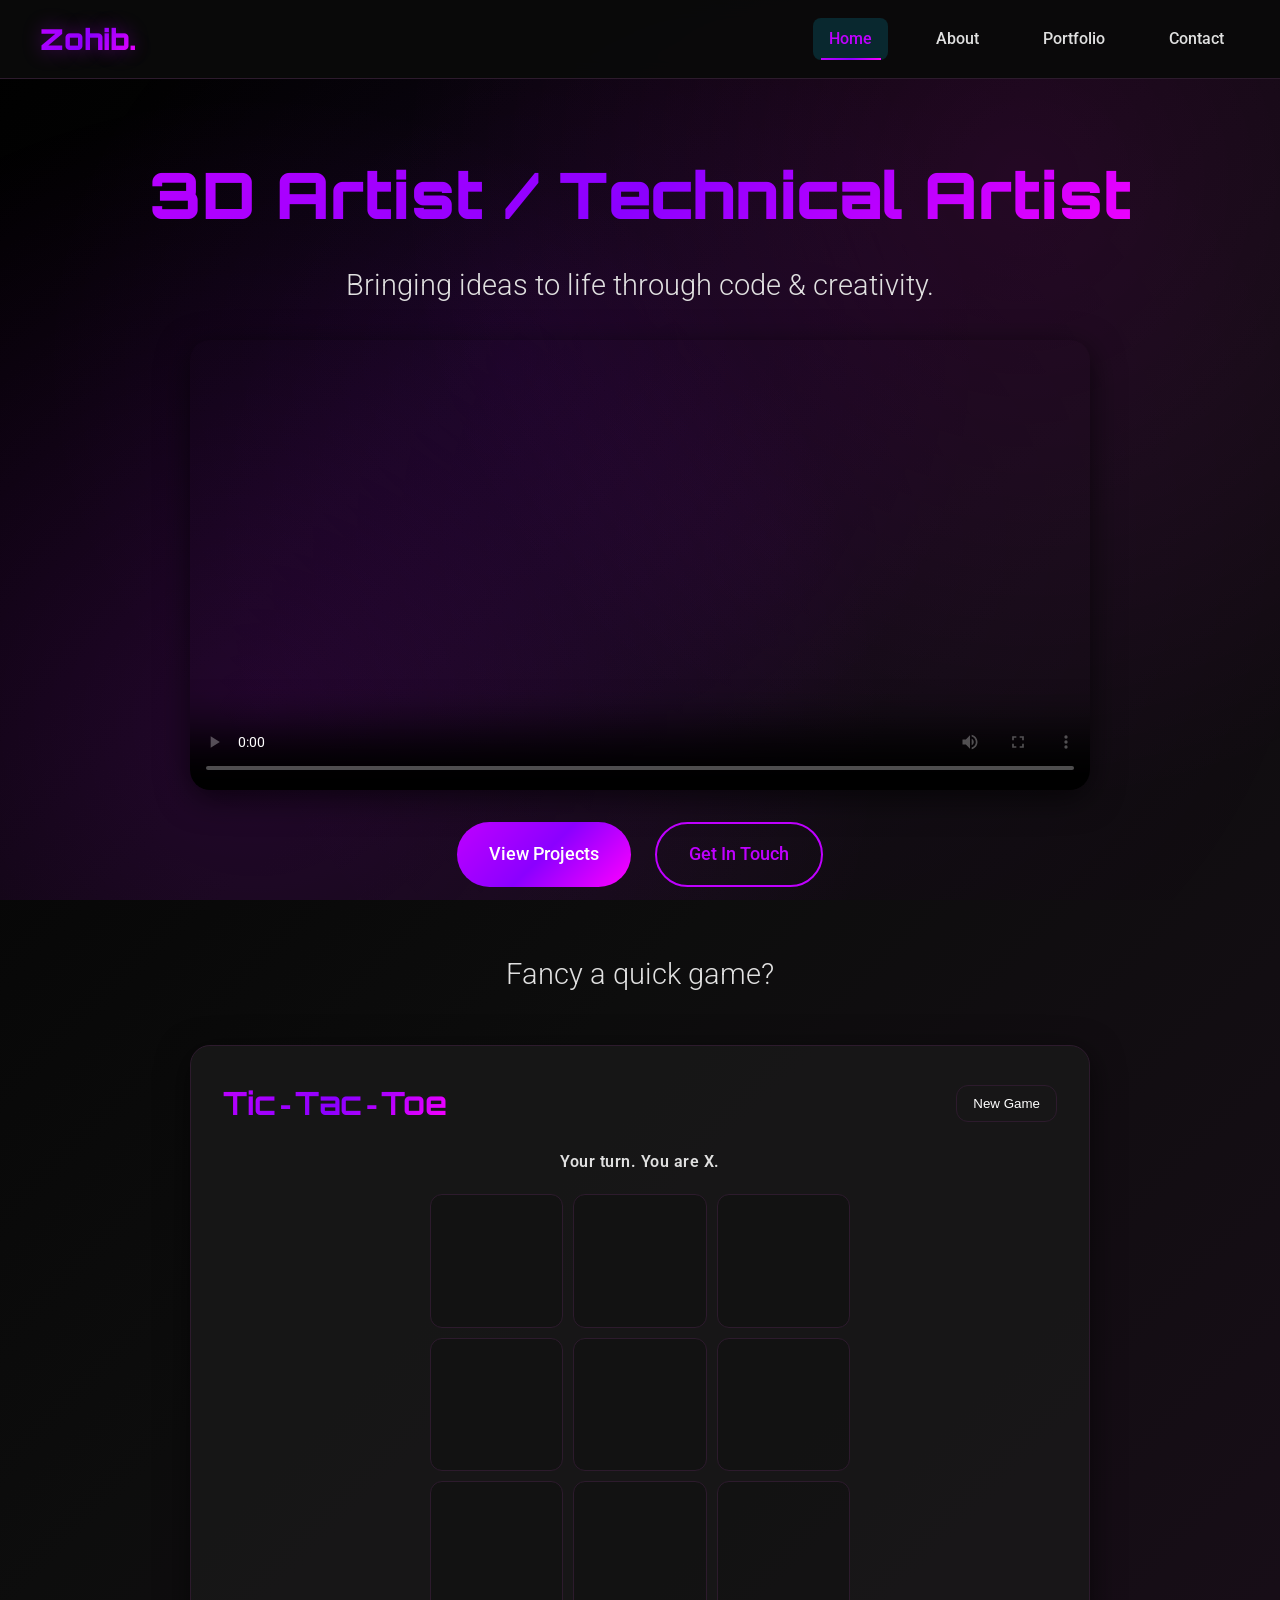
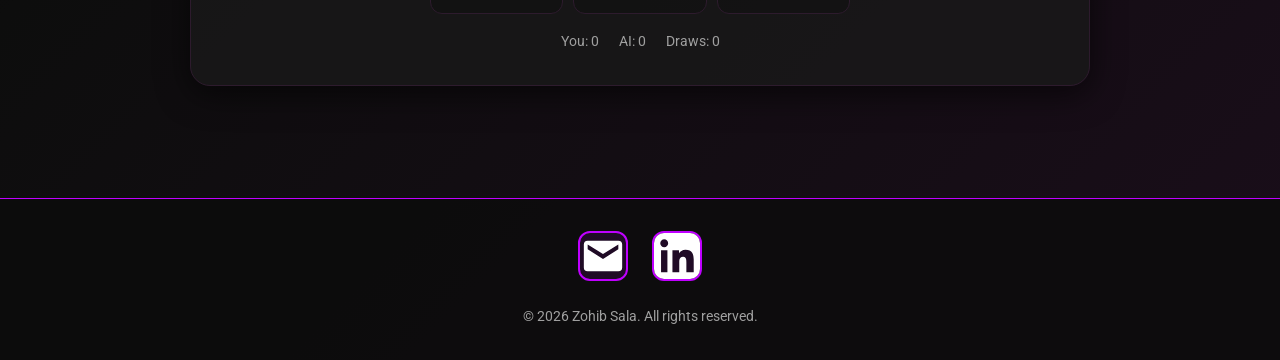
==== index.html @ 0e67d68b "Initial portfolio upload" ====
<!DOCTYPE html>
<html lang="en">
  <head>
    <meta charset="UTF-8" />
    <meta name="viewport" content="width=device-width, initial-scale=1.0" />
    <title>Home - Zohib Sala</title>
    <meta
      name="description"
      content="Portfolio of Zohib Sala"
    />
    <link rel="stylesheet" href="style.css" />
    <link rel="preconnect" href="https://fonts.googleapis.com" />
    <link rel="preconnect" href="https://fonts.gstatic.com" crossorigin />
  </head>
  <body>
    <!-- Navigation -->
    <nav id="navbar">
      <div class="nav-container">
        <div class="nav-left">
          <h1>Zohib.</h1>
        </div>
        <div class="nav-right" id="nav-menu">
          <a href="index.html" class="active">Home</a>
          <a href="about.html">About</a>
          <a href="portfolio.html">Portfolio</a>
          <a href="contact.html">Contact</a>
        </div>
        <div class="mobile-menu-toggle" id="mobile-menu-toggle">
          <span></span>
          <span></span>
          <span></span>
        </div>
      </div>
    </nav>

    <!-- Main Content -->
    <main class="home-page">
      <section class="hero-section fade-in-up">
        <h1 class="hero-title">3D Artist / Technical Artist</h1>
        <p class="hero-subtitle">
          Bringing ideas to life through code & creativity.
        </p>
        
        <div class="trailer-video" style="margin-top: 1rem;">
          <video controls poster="images/portfolio-poster.jpg">
            <source src="videos/portfolio-trailer.mp4" type="video/mp4" />
            Your browser does not support the video tag.
          </video>
        </div>

        

        <div class="hero-actions">
          <a href="portfolio.html" class="btn-primary">View Projects</a>
          <a href="contact.html" class="btn-secondary">Get In Touch</a>
        </div>
      </section>

      <!-- Tic-Tac-Toe Game -->
      <h2 class="fade-in-up hero-subtitle" style="text-align:center; margin-top: 2rem;">Fancy a quick game?</h2>
      <section id="tic-tac-toe" class="fade-in-up">
        <style>
          #tic-tac-toe { max-width: 900px; margin: 3rem auto; padding: 2rem; background: rgba(26, 26, 26, 0.8); border: 1px solid var(--border-color); border-radius: 20px; box-shadow: var(--shadow-card); }
          #tic-tac-toe .game-header { display: flex; align-items: center; justify-content: space-between; gap: 16px; margin-bottom: 20px; }
          #tic-tac-toe .title { font-family: "Orbitron", monospace; font-size: clamp(1.6rem, 3vw, 2rem); background: var(--gradient-primary); -webkit-background-clip: text; -webkit-text-fill-color: transparent; background-clip: text; }
          #tic-tac-toe .controls { display: flex; align-items: center; gap: 12px; }
          #tic-tac-toe .btn { padding: 10px 16px; border: 1px solid var(--border-color); background: transparent; color: var(--text-primary); cursor: pointer; border-radius: 12px; transition: all .2s ease; }
          #tic-tac-toe .btn:hover { border-color: var(--primary-accent); transform: translateY(-1px); box-shadow: 0 5px 15px rgba(0,212,255,.2); }
          #tic-tac-toe .status { margin: 12px 0 20px; min-height: 24px; font-weight: 600; letter-spacing: .5px; color: var(--text-secondary); }
          #tic-tac-toe .board { display: grid; grid-template-columns: repeat(3, 1fr); gap: 10px; width: 100%; max-width: 420px; margin: 0 auto; }
          #tic-tac-toe .cell { aspect-ratio: 1/1; display: flex; align-items: center; justify-content: center; font-size: clamp(32px, 6vw, 48px); font-weight: 900; border: 1px solid var(--border-color); border-radius: 12px; cursor: pointer; user-select: none; transition: background .15s ease, transform .1s ease, border-color .2s ease; background: rgba(0,0,0,0.2); }
          #tic-tac-toe .cell .mark { font-family: "Orbitron", monospace; background: var(--gradient-primary); -webkit-background-clip: text; background-clip: text; -webkit-text-fill-color: transparent; color: transparent; display: inline-block; }
          #tic-tac-toe .cell:hover { background: rgba(0, 212, 255, 0.08); border-color: var(--primary-accent); }
          #tic-tac-toe .cell.disabled { cursor: not-allowed; opacity: .7; }
          #tic-tac-toe .score { display: flex; justify-content: center; gap: 20px; margin-top: 16px; font-size: 14px; color: var(--text-muted); }
        </style>
        <div class="game-header">
          <h2 class="title">Tic‑Tac‑Toe</h2>
          <div class="controls">
            <button id="new-game" class="btn" type="button">New Game</button>
          </div>
        </div>
        <div id="status" class="status">Your turn. You are X.</div>
        <div id="board" class="board" aria-label="Tic Tac Toe Board"></div>
        <div class="score">
          <span id="score-player">You: 0</span>
          <span id="score-ai">AI: 0</span>
          <span id="score-draws">Draws: 0</span>
        </div>
      </section>

      

      
    </main>

<!-- Footer -->
<footer>
  <div class="footer-content">
    <div class="social-media">
      <a href="mailto:zohibsala@gmail.com" class="social-link" aria-label="Email Contact">
        <svg class="social-icon gmail-icon" viewBox="0 0 24 24" fill="currentColor" aria-hidden="true">
          <path d="M20 4H4a2 2 0 0 0-2 2v12a2 2 0 0 0 2 2h16a2 2 0 0 0 2-2V6a2 2 0 0 0-2-2Zm0 4.5-8 5-8-5V6l8 5 8-5v2.5Z"/>
        </svg>
      </a>
      <a href="https://linkedin.com/in/zohib-sala" class="social-link" target="_blank" rel="noopener noreferrer" aria-label="LinkedIn Profile">
        <svg class="social-icon linkedin-icon" viewBox="0 0 24 24" fill="currentColor" aria-hidden="true">
          <path d="M20.447 20.452H16.89v-5.18c0-1.237-.026-2.83-1.724-2.83-1.725 0-1.988 1.347-1.988 2.739v5.271H9.62V9h3.41v1.561h.049c.476-.9 1.64-1.85 3.372-1.85 3.604 0 4.273 2.371 4.273 5.457v6.284zM5.337 7.433C4.19 7.433 3.27 6.507 3.27 5.368c0-1.139.92-2.063 2.067-2.063 1.14 0 2.06.925 2.06 2.063 0 1.139-.92 2.065-2.06 2.065zM6.999 20.452H3.675V9H7v11.452zM22.225 0H1.771C.792 0 0 .774 0 1.729v20.542C0 23.227.792 24 1.771 24h20.454C23.2 24 24 23.227 24 22.271V1.729C24 .774 23.2 0 22.225 0z"/>
        </svg>
      </a>
    </div>
    <p class="footer-text">
      &copy; 2026 Zohib Sala. All rights reserved.
    </p>
  </div>
</footer>

    <script>
      // Mobile menu toggle
      const mobileMenuToggle = document.getElementById("mobile-menu-toggle");
      const navMenu = document.getElementById("nav-menu");

      mobileMenuToggle.addEventListener("click", () => {
        navMenu.classList.toggle("active");
        mobileMenuToggle.classList.toggle("active");
      });

      // Navbar scroll effect
      const navbar = document.getElementById("navbar");
      window.addEventListener("scroll", () => {
        if (window.scrollY > 50) {
          navbar.classList.add("scrolled");
        } else {
          navbar.classList.remove("scrolled");
        }
      });

      // Smooth scrolling for anchor links
      document.querySelectorAll('a[href^="#"]').forEach((anchor) => {
        anchor.addEventListener("click", function (e) {
          e.preventDefault();
          const target = document.querySelector(this.getAttribute("href"));
          if (target) {
            target.scrollIntoView({
              behavior: "smooth",
              block: "start",
            });
          }
        });
      });

      // Fade in animation on scroll
      const observerOptions = {
        threshold: 0.1,
        rootMargin: "0px 0px -50px 0px",
      };

      const observer = new IntersectionObserver((entries) => {
        entries.forEach((entry) => {
          if (entry.isIntersecting) {
            entry.target.classList.add("fade-in-up");
          }
        });
      }, observerOptions);

      document.querySelectorAll("section").forEach((section) => {
        observer.observe(section);
      });

      // Tic-Tac-Toe Game Logic (Single Player, Medium Difficulty)
      (function initTicTacToe() {
        const boardElement = document.getElementById("board");
        if (!boardElement) return; // Guard if section is missing

        const statusElement = document.getElementById("status");
        const newGameButton = document.getElementById("new-game");
        const scorePlayer = document.getElementById("score-player");
        const scoreAi = document.getElementById("score-ai");
        const scoreDraws = document.getElementById("score-draws");

        const PLAYER = "X";
        const AI = "O";
        const WIN_LINES = [
          [0, 1, 2],
          [3, 4, 5],
          [6, 7, 8],
          [0, 3, 6],
          [1, 4, 7],
          [2, 5, 8],
          [0, 4, 8],
          [2, 4, 6],
        ];

        let board = Array(9).fill(null);
        let gameActive = true;
        let scores = { player: 0, ai: 0, draws: 0 };

        function updateScores() {
          scorePlayer.textContent = `You: ${scores.player}`;
          scoreAi.textContent = `AI: ${scores.ai}`;
          scoreDraws.textContent = `Draws: ${scores.draws}`;
        }

        function renderBoard() {
          boardElement.innerHTML = "";
          board.forEach((mark, index) => {
            const cell = document.createElement("button");
            cell.type = "button";
            cell.className = "cell" + (gameActive ? "" : " disabled");
            cell.setAttribute("aria-label", `Cell ${index + 1}`);
            cell.dataset.index = String(index);
            cell.innerHTML = mark ? `<span class="mark">${mark}</span>` : "";
            cell.addEventListener("click", onCellClick);
            boardElement.appendChild(cell);
          });
        }

        function onCellClick(e) {
          if (!gameActive) return;
          const idx = Number(e.currentTarget.dataset.index);
          if (board[idx]) return;
          makeMove(idx, PLAYER);
          const resultAfterPlayer = evaluateGameState();
          if (resultAfterPlayer.finished) return finalize(resultAfterPlayer);
          statusElement.textContent = "AI is thinking...";
          disableBoard();
          setTimeout(() => {
            const aiIndex = chooseMediumAIMove();
            makeMove(aiIndex, AI);
            const resultAfterAI = evaluateGameState();
            if (resultAfterAI.finished) return finalize(resultAfterAI);
            statusElement.textContent = "Your turn. You are X.";
            enableBoard();
          }, 300);
        }

        function makeMove(index, mark) {
          board[index] = mark;
          renderBoard();
        }

        function disableBoard() {
          boardElement.querySelectorAll('.cell').forEach((c) => c.classList.add('disabled'));
        }

        function enableBoard() {
          boardElement.querySelectorAll('.cell').forEach((c) => c.classList.remove('disabled'));
        }

        function evaluateGameState() {
          for (const [a, b, c] of WIN_LINES) {
            if (board[a] && board[a] === board[b] && board[a] === board[c]) {
              return { finished: true, winner: board[a] };
            }
          }
          if (board.every((m) => m)) return { finished: true, winner: null };
          return { finished: false };
        }

        // Medium AI: win > block > center > corners > sides
        function chooseMediumAIMove() {
          // Try to win
          let move = findWinningMove(AI);
          if (move !== null) return move;
          // Try to block player's win
          move = findWinningMove(PLAYER);
          if (move !== null) return move;
          // Take center if free
          if (!board[4]) return 4;
          // Take a corner
          const corners = [0, 2, 6, 8].filter((i) => !board[i]);
          if (corners.length) return randomChoice(corners);
          // Take a side
          const sides = [1, 3, 5, 7].filter((i) => !board[i]);
          return randomChoice(sides);
        }

        function findWinningMove(mark) {
          for (const [a, b, c] of WIN_LINES) {
            const line = [board[a], board[b], board[c]];
            const countMark = line.filter((m) => m === mark).length;
            const countEmpty = line.filter((m) => !m).length;
            if (countMark === 2 && countEmpty === 1) {
              if (!board[a]) return a;
              if (!board[b]) return b;
              if (!board[c]) return c;
            }
          }
          return null;
        }

        function randomChoice(arr) {
          return arr[Math.floor(Math.random() * arr.length)];
        }

        function highlightWin(winner) {
          for (const [a, b, c] of WIN_LINES) {
            if (board[a] && board[a] === board[b] && board[a] === board[c]) {
              const cells = boardElement.querySelectorAll('.cell');
              [a, b, c].forEach((i) => cells[i].style.background = 'rgba(0,255,170,0.15)');
              break;
            }
          }
        }

        function finalize(result) {
          gameActive = false;
          if (result.winner === PLAYER) {
            statusElement.textContent = "You win!";
            scores.player += 1;
            highlightWin(PLAYER);
          } else if (result.winner === AI) {
            statusElement.textContent = "AI wins.";
            scores.ai += 1;
            highlightWin(AI);
          } else {
            statusElement.textContent = "It's a draw.";
            scores.draws += 1;
          }
          updateScores();
          disableBoard();
        }

        function resetGame() {
          board = Array(9).fill(null);
          gameActive = true;
          statusElement.textContent = "Your turn. You are X.";
          renderBoard();
          enableBoard();
        }

        newGameButton.addEventListener("click", resetGame);

        // Initial render
        updateScores();
        renderBoard();
      })();
    </script>
  </body>
</html>
---- style.css ----
/* Modern Gaming Portfolio Styles */
@import url("https://fonts.googleapis.com/css2?family=Orbitron:wght@400;700;900&family=Roboto:wght@300;400;500;700&display=swap");

/* CSS Variables for consistent theming - Cyberpunk Purple */
:root {
  --primary-bg: #000000;
  --secondary-bg: #0d0d0d;
  --accent-bg: #1a0d1a;
  --primary-accent: #bf00ff;
  --secondary-accent: #8b00ff;
  --tertiary-accent: #ff00ff;
  --text-primary: #ffffff;
  --text-secondary: #e0e0e0;
  --text-muted: #a0a0a0;
  --border-color: #2d1b2d;
  --shadow-glow: 0 0 20px rgba(191, 0, 255, 0.4);
  --shadow-card: 0 8px 32px rgba(0, 0, 0, 0.6);
  --gradient-primary: linear-gradient(
    135deg,
    #bf00ff 0%,
    #8b00ff 50%,
    #ff00ff 100%
  );
  --gradient-secondary: linear-gradient(135deg, #8b00ff 0%, #bf00ff 100%);
  --gradient-bg: linear-gradient(135deg, #000000 0%, #0d0d0d 50%, #1a0d1a 100%);
  --neon-purple: #bf00ff;
  --neon-pink: #ff00ff;
  --dark-purple: #2d1b2d;
}

/* Reset and Base Styles */
* {
  margin: 0;
  padding: 0;
  box-sizing: border-box;
}

body {
  font-family: "Roboto", sans-serif;
  background: var(--gradient-bg);
  color: var(--text-primary);
  line-height: 1.6;
  overflow-x: hidden;
}

/* Animated Background - Cyberpunk Purple */
body::before {
  content: "";
  position: fixed;
  top: 0;
  left: 0;
  width: 100%;
  height: 100%;
  background: radial-gradient(
      circle at 20% 80%,
      rgba(191, 0, 255, 0.15) 0%,
      transparent 50%
    ),
    radial-gradient(
      circle at 80% 20%,
      rgba(255, 0, 255, 0.1) 0%,
      transparent 50%
    ),
    radial-gradient(
      circle at 40% 40%,
      rgba(139, 0, 255, 0.08) 0%,
      transparent 50%
    ),
    radial-gradient(
      circle at 60% 60%,
      rgba(191, 0, 255, 0.05) 0%,
      transparent 60%
    );
  z-index: -1;
  animation: backgroundShift 20s ease-in-out infinite;
}

@keyframes backgroundShift {
  0%,
  100% {
    opacity: 1;
  }
  50% {
    opacity: 0.8;
  }
}

/* Navigation */
nav {
  position: fixed;
  top: 0;
  left: 0;
  right: 0;
  background: rgba(10, 10, 10, 0.95);
  backdrop-filter: blur(10px);
  border-bottom: 1px solid var(--border-color);
  padding: 1rem 2rem;
  z-index: 1000;
  transition: all 0.3s ease;
}

nav.scrolled {
  background: rgba(10, 10, 10, 0.98);
  box-shadow: var(--shadow-card);
}

.nav-container {
  display: flex;
  justify-content: space-between;
  align-items: center;
  max-width: 1200px;
  margin: 0 auto;
}

.nav-left h1 {
  font-family: "Orbitron", monospace;
  font-size: 1.8rem;
  font-weight: 900;
  background: var(--gradient-primary);
  -webkit-background-clip: text;
  -webkit-text-fill-color: transparent;
  background-clip: text;
  text-shadow: var(--shadow-glow);
  transition: all 0.3s ease;
}

.nav-left h1:hover {
  transform: scale(1.05);
}

.nav-right {
  display: flex;
  gap: 2rem;
  align-items: center;
}

.nav-right a {
  color: var(--text-secondary);
  text-decoration: none;
  font-weight: 500;
  font-size: 1rem;
  position: relative;
  transition: all 0.3s ease;
  padding: 0.5rem 1rem;
  border-radius: 8px;
}

.nav-right a::before {
  content: "";
  position: absolute;
  bottom: 0;
  left: 50%;
  width: 0;
  height: 2px;
  background: var(--gradient-primary);
  transition: all 0.3s ease;
  transform: translateX(-50%);
}

.nav-right a:hover {
  color: var(--text-primary);
  background: rgba(0, 212, 255, 0.1);
}

.nav-right a:hover::before {
  width: 80%;
}

.nav-right a.active {
  color: var(--primary-accent);
  background: rgba(0, 212, 255, 0.15);
}

.nav-right a.active::before {
  width: 80%;
}

/* Mobile Menu Toggle */
.mobile-menu-toggle {
  display: none;
  flex-direction: column;
  cursor: pointer;
  padding: 0.5rem;
}

.mobile-menu-toggle span {
  width: 25px;
  height: 3px;
  background: var(--primary-accent);
  margin: 3px 0;
  transition: 0.3s;
  border-radius: 2px;
}

/* Main Content */
main {
  margin-top: 80px;
  min-height: calc(100vh - 160px);
  padding: 2rem;
  max-width: 1200px;
  margin-left: auto;
  margin-right: auto;
}

/* Home Page */
.home-page {
  text-align: center;
  padding: 4rem 2rem;
}

/* Hero Stats */
.hero-stats {
  display: flex;
  justify-content: center;
  gap: 3rem;
  margin: 3rem 0;
  flex-wrap: wrap;
}

.stat-item {
  text-align: center;
  padding: 1rem;
  background: rgba(26, 26, 26, 0.8);
  border: 1px solid var(--border-color);
  border-radius: 15px;
  min-width: 120px;
  transition: all 0.3s ease;
}

.stat-item:hover {
  transform: translateY(-5px);
  border-color: var(--primary-accent);
  box-shadow: var(--shadow-card);
}

.stat-number {
  display: block;
  font-family: "Orbitron", monospace;
  font-size: 2rem;
  font-weight: 900;
  color: var(--primary-accent);
  margin-bottom: 0.5rem;
}

.stat-label {
  font-size: 0.9rem;
  color: var(--text-secondary);
  text-transform: uppercase;
  letter-spacing: 1px;
}

/* Hero Actions */
.hero-actions {
  display: flex;
  justify-content: center;
  gap: 1.5rem;
  margin-top: 2rem;
  flex-wrap: wrap;
}

.btn-primary,
.btn-secondary {
  display: inline-flex;
  align-items: center;
  gap: 0.5rem;
  padding: 1rem 2rem;
  border-radius: 50px;
  text-decoration: none;
  font-weight: 500;
  font-size: 1.1rem;
  transition: all 0.3s ease;
  position: relative;
  overflow: hidden;
}

.btn-primary {
  background: var(--gradient-primary);
  color: var(--text-primary);
}

.btn-secondary {
  background: transparent;
  color: var(--primary-accent);
  border: 2px solid var(--primary-accent);
}

.btn-primary::before,
.btn-secondary::before {
  content: "";
  position: absolute;
  top: 0;
  left: -100%;
  width: 100%;
  height: 100%;
  background: linear-gradient(
    90deg,
    transparent,
    rgba(255, 255, 255, 0.2),
    transparent
  );
  transition: left 0.5s ease;
}

.btn-primary:hover::before,
.btn-secondary:hover::before {
  left: 100%;
}

.btn-primary:hover {
  transform: translateY(-2px);
  box-shadow: 0 5px 15px rgba(0, 212, 255, 0.4);
}

.btn-secondary:hover {
  background: var(--primary-accent);
  color: var(--text-primary);
  transform: translateY(-2px);
  box-shadow: 0 5px 15px rgba(0, 212, 255, 0.4);
}

/* Cyberpunk Banner */
.cyberpunk-banner {
  margin: 4rem 0;
  padding: 3rem 2rem;
  background: linear-gradient(
    135deg,
    rgba(13, 13, 13, 0.9) 0%,
    rgba(26, 13, 26, 0.8) 50%,
    rgba(45, 27, 45, 0.9) 100%
  );
  border: 1px solid var(--neon-purple);
  border-radius: 20px;
  position: relative;
  overflow: hidden;
  box-shadow: 0 0 30px rgba(191, 0, 255, 0.3),
    inset 0 0 30px rgba(191, 0, 255, 0.1);
}

.cyberpunk-banner::before {
  content: "";
  position: absolute;
  top: -2px;
  left: -2px;
  right: -2px;
  bottom: -2px;
  background: var(--gradient-primary);
  border-radius: 22px;
  z-index: -1;
  opacity: 0.3;
  animation: borderGlow 3s ease-in-out infinite alternate;
}

@keyframes borderGlow {
  0% {
    opacity: 0.2;
  }
  100% {
    opacity: 0.4;
  }
}

.banner-content {
  display: grid;
  grid-template-columns: 1fr 1fr;
  gap: 3rem;
  align-items: center;
  margin-bottom: 2rem;
}

.banner-text {
  z-index: 2;
}

.banner-title {
  font-family: "Orbitron", monospace;
  font-size: clamp(1.8rem, 3vw, 2.5rem);
  font-weight: 900;
  margin-bottom: 1rem;
  line-height: 1.2;
}

.neon-text {
  background: var(--gradient-primary);
  -webkit-background-clip: text;
  -webkit-text-fill-color: transparent;
  background-clip: text;
  text-shadow: 0 0 20px rgba(191, 0, 255, 0.5);
  animation: neonFlicker 2s ease-in-out infinite alternate;
}

.banner-subtitle {
  color: var(--neon-pink);
  font-size: 0.8em;
  font-weight: 400;
  letter-spacing: 2px;
  display: block;
  margin-top: 0.5rem;
}

@keyframes neonFlicker {
  0%,
  100% {
    filter: brightness(1) drop-shadow(0 0 5px rgba(191, 0, 255, 0.8));
  }
  50% {
    filter: brightness(1.2) drop-shadow(0 0 10px rgba(191, 0, 255, 1));
  }
}

.banner-description {
  font-size: 1.1rem;
  color: var(--text-secondary);
  line-height: 1.6;
  margin-top: 1rem;
}

.banner-visual {
  position: relative;
  height: 200px;
  display: flex;
  align-items: center;
  justify-content: center;
}

.cyber-grid {
  position: absolute;
  width: 100%;
  height: 100%;
  opacity: 0.3;
}

.grid-line {
  position: absolute;
  background: var(--neon-purple);
  box-shadow: 0 0 10px var(--neon-purple);
}

.grid-line:nth-child(1) {
  top: 0;
  left: 25%;
  width: 1px;
  height: 100%;
  animation: gridPulse 4s ease-in-out infinite;
}

.grid-line:nth-child(2) {
  top: 0;
  right: 25%;
  width: 1px;
  height: 100%;
  animation: gridPulse 4s ease-in-out infinite 1s;
}

.grid-line:nth-child(3) {
  top: 25%;
  left: 0;
  width: 100%;
  height: 1px;
  animation: gridPulse 4s ease-in-out infinite 2s;
}

.grid-line:nth-child(4) {
  bottom: 25%;
  left: 0;
  width: 100%;
  height: 1px;
  animation: gridPulse 4s ease-in-out infinite 3s;
}

@keyframes gridPulse {
  0%,
  100% {
    opacity: 0.2;
  }
  50% {
    opacity: 0.6;
  }
}

.neon-orbs {
  position: relative;
  width: 120px;
  height: 120px;
}

.orb {
  position: absolute;
  border-radius: 50%;
  filter: blur(1px);
}

.orb-1 {
  width: 20px;
  height: 20px;
  background: var(--neon-purple);
  top: 20%;
  left: 30%;
  animation: orbFloat 3s ease-in-out infinite;
  box-shadow: 0 0 20px var(--neon-purple);
}

.orb-2 {
  width: 15px;
  height: 15px;
  background: var(--neon-pink);
  top: 60%;
  right: 25%;
  animation: orbFloat 3s ease-in-out infinite 1s;
  box-shadow: 0 0 15px var(--neon-pink);
}

.orb-3 {
  width: 25px;
  height: 25px;
  background: var(--secondary-accent);
  bottom: 20%;
  left: 50%;
  animation: orbFloat 3s ease-in-out infinite 2s;
  box-shadow: 0 0 25px var(--secondary-accent);
}

@keyframes orbFloat {
  0%,
  100% {
    transform: translateY(0px) scale(1);
  }
  50% {
    transform: translateY(-10px) scale(1.1);
  }
}

.banner-stats {
  display: flex;
  justify-content: space-around;
  gap: 2rem;
  border-top: 1px solid var(--neon-purple);
  padding-top: 2rem;
}

.banner-stat {
  text-align: center;
  flex: 1;
}

.banner-stat .stat-value {
  display: block;
  font-family: "Orbitron", monospace;
  font-size: 1.2rem;
  font-weight: 700;
  color: var(--neon-purple);
  margin-bottom: 0.5rem;
  text-shadow: 0 0 10px rgba(191, 0, 255, 0.5);
}

.banner-stat .stat-label {
  font-size: 0.8rem;
  color: var(--text-muted);
  text-transform: uppercase;
  letter-spacing: 1px;
  font-weight: 500;
}

/* Showcase Section */
.showcase-section {
  margin: 4rem 0;
  padding: 2rem 0;
}

.showcase-section h2 {
  font-family: "Orbitron", monospace;
  font-size: clamp(1.8rem, 3vw, 2.5rem);
  margin-bottom: 2rem;
  background: var(--gradient-primary);
  -webkit-background-clip: text;
  -webkit-text-fill-color: transparent;
  background-clip: text;
}

/* Skills Section */
.skills-section {
  margin: 4rem 0;
  padding: 2rem 0;
}

.skills-section h2 {
  font-family: "Orbitron", monospace;
  font-size: clamp(1.8rem, 3vw, 2.5rem);
  margin-bottom: 3rem;
  background: var(--gradient-primary);
  -webkit-background-clip: text;
  -webkit-text-fill-color: transparent;
  background-clip: text;
}

.skills-grid {
  display: grid;
  grid-template-columns: repeat(auto-fit, minmax(250px, 1fr));
  gap: 2rem;
  margin-top: 2rem;
}

.skill-item {
  background: rgba(26, 26, 26, 0.8);
  border: 1px solid var(--border-color);
  border-radius: 20px;
  padding: 2rem;
  text-align: center;
  transition: all 0.3s ease;
  position: relative;
  overflow: hidden;
}

.skill-item::before {
  content: "";
  position: absolute;
  top: 0;
  left: -100%;
  width: 100%;
  height: 100%;
  background: linear-gradient(
    90deg,
    transparent,
    rgba(0, 212, 255, 0.1),
    transparent
  );
  transition: left 0.5s ease;
}

.skill-item:hover::before {
  left: 100%;
}

.skill-item:hover {
  transform: translateY(-10px);
  border-color: var(--primary-accent);
  box-shadow: var(--shadow-card);
}

.skill-icon {
  font-size: 3rem;
  margin-bottom: 1rem;
  display: block;
}

.skill-item h3 {
  font-family: "Orbitron", monospace;
  font-size: 1.3rem;
  color: var(--primary-accent);
  margin-bottom: 0.5rem;
  font-weight: 700;
}

.skill-item p {
  color: var(--text-secondary);
  font-size: 0.9rem;
  line-height: 1.6;
}

.hero-section {
  margin-bottom: 4rem;
}

.hero-title {
  font-family: "Orbitron", monospace;
  font-size: clamp(2.5rem, 5vw, 4rem);
  font-weight: 900;
  margin-bottom: 1rem;
  background: var(--gradient-primary);
  -webkit-background-clip: text;
  -webkit-text-fill-color: transparent;
  background-clip: text;
  animation: titleGlow 3s ease-in-out infinite alternate;
}

@keyframes titleGlow {
  0% {
    filter: brightness(1);
  }
  100% {
    filter: brightness(1.2);
  }
}

.hero-subtitle {
  font-size: clamp(1.2rem, 2.5vw, 1.8rem);
  color: var(--text-secondary);
  margin-bottom: 2rem;
  font-weight: 300;
}

.hero-description {
  font-size: 1.2rem;
  color: var(--text-secondary);
  max-width: 800px;
  margin: 0 auto 3rem;
  line-height: 1.8;
}

.trailer-video {
  max-width: 900px;
  margin: 0 auto;
  border-radius: 20px;
  overflow: hidden;
  box-shadow: var(--shadow-card);
  transition: transform 0.3s ease;
}

.trailer-video:hover {
  transform: scale(1.02);
}

.trailer-video video {
  width: 100%;
  height: auto;
  display: block;
}

/* About Page */
.about-page {
  padding: 2rem 0;
}

/* Legacy styles removed - using new enhanced layout */

.profile-picture {
  position: relative;
  border-radius: 20px;
  overflow: hidden;
  box-shadow: var(--shadow-card);
  transition: transform 0.3s ease;
}

.profile-picture:hover {
  transform: scale(1.05);
}

.profile-picture::before {
  content: "";
  position: absolute;
  top: -2px;
  left: -2px;
  right: -2px;
  bottom: -2px;
  background: var(--gradient-primary);
  border-radius: 22px;
  z-index: -1;
  opacity: 0;
  transition: opacity 0.3s ease;
}

.profile-picture:hover::before {
  opacity: 1;
}

.profile-picture img {
  width: 100%;
  max-width: 400px;
  height: auto;
  display: block;
  border-radius: 20px;
}

/* Portfolio Page */
.portfolio-header {
  text-align: center;
  margin-bottom: 4rem;
  padding: 2rem 0;
}

.portfolio-header h1 {
  font-family: "Orbitron", monospace;
  font-size: clamp(2.5rem, 5vw, 4rem);
  font-weight: 900;
  margin-bottom: 1rem;
  background: var(--gradient-primary);
  -webkit-background-clip: text;
  -webkit-text-fill-color: transparent;
  background-clip: text;
}

.portfolio-header p {
  font-size: 1.2rem;
  color: var(--text-secondary);
  max-width: 600px;
  margin: 0 auto;
  line-height: 1.6;
}

.projects-section {
  margin-bottom: 4rem;
}

.projects-grid {
  display: grid;
  grid-template-columns: repeat(auto-fit, minmax(350px, 1fr));
  gap: 2rem;
  margin-bottom: 3rem;
}

.project-card {
  background: rgba(26, 26, 26, 0.8);
  border: 1px solid var(--border-color);
  border-radius: 20px;
  overflow: hidden;
  transition: all 0.3s ease;
  position: relative;
  display: flex;
  flex-direction: column;
}

.project-card::before {
  content: "";
  position: absolute;
  top: 0;
  left: -100%;
  width: 100%;
  height: 100%;
  background: linear-gradient(
    90deg,
    transparent,
    rgba(0, 212, 255, 0.1),
    transparent
  );
  transition: left 0.5s ease;
  z-index: 1;
}

.project-card:hover::before {
  left: 100%;
}

.project-card:hover {
  transform: translateY(-10px);
  box-shadow: var(--shadow-card);
  border-color: var(--primary-accent);
}

.project-image {
  position: relative;
  height: 200px;
  background: var(--gradient-bg);
  display: flex;
  align-items: center;
  justify-content: center;
  overflow: hidden;
}

.project-placeholder .project-cover-image {
    width: 100%;
    height: 100%;
    object-fit: contain;
    display: block;
    background: rgba(26, 26, 26, 0.8);
}

.project-icon {
  font-size: 4rem;
  opacity: 0.7;
}

.project-overlay {
  position: absolute;
  top: 1rem;
  right: 1rem;
  background: rgba(0, 0, 0, 0.8);
  padding: 0.5rem 1rem;
  border-radius: 20px;
  backdrop-filter: blur(10px);
}

.project-tech {
  font-size: 0.8rem;
  color: var(--primary-accent);
  font-weight: 500;
}

.project-content {
  padding: 2rem;
  flex: 1;
  display: flex;
  flex-direction: column;
  position: relative;
  z-index: 2;
}

.project-category {
  font-size: 0.8rem;
  color: var(--secondary-accent);
  text-transform: uppercase;
  letter-spacing: 1px;
  margin-bottom: 0.5rem;
  font-weight: 500;
}

.project-card h3 {
  font-family: "Orbitron", monospace;
  font-size: 1.5rem;
  color: var(--text-primary);
  margin-bottom: 1rem;
  font-weight: 700;
}

.project-card p {
  color: var(--text-secondary);
  margin-bottom: 1.5rem;
  line-height: 1.6;
  flex: 1;
}

.project-tech-list {
  display: flex;
  flex-wrap: wrap;
  gap: 0.5rem;
  margin-bottom: 1.5rem;
}

.tech-tag {
  background: rgba(0, 212, 255, 0.1);
  color: var(--primary-accent);
  padding: 0.3rem 0.8rem;
  border-radius: 15px;
  font-size: 0.8rem;
  font-weight: 500;
  border: 1px solid rgba(0, 212, 255, 0.3);
}

.project-link {
  display: inline-flex;
  align-items: center;
  gap: 0.5rem;
  padding: 0.75rem 1.5rem;
  background: var(--gradient-primary);
  color: var(--text-primary);
  text-decoration: none;
  border-radius: 50px;
  font-weight: 500;
  transition: all 0.3s ease;
  position: relative;
  overflow: hidden;
  align-self: flex-start;
}

.project-link::before {
  content: "";
  position: absolute;
  top: 0;
  left: -100%;
  width: 100%;
  height: 100%;
  background: linear-gradient(
    90deg,
    transparent,
    rgba(255, 255, 255, 0.2),
    transparent
  );
  transition: left 0.5s ease;
}

.project-link:hover::before {
  left: 100%;
}

.project-link:hover {
  transform: translateY(-2px);
  box-shadow: 0 5px 15px rgba(0, 212, 255, 0.4);
}

.project-link svg {
  transition: transform 0.3s ease;
}

.project-link:hover svg {
  transform: translate(2px, -2px);
}

/* Portfolio Stats */
.portfolio-stats {
  margin: 4rem 0;
  padding: 2rem 0;
}

.stats-grid {
  display: grid;
  grid-template-columns: repeat(auto-fit, minmax(200px, 1fr));
  gap: 2rem;
}

.stat-card {
  background: rgba(26, 26, 26, 0.8);
  border: 1px solid var(--border-color);
  border-radius: 20px;
  padding: 2rem;
  text-align: center;
  transition: all 0.3s ease;
  position: relative;
  overflow: hidden;
}

.stat-card::before {
  content: "";
  position: absolute;
  top: 0;
  left: -100%;
  width: 100%;
  height: 100%;
  background: linear-gradient(
    90deg,
    transparent,
    rgba(0, 212, 255, 0.1),
    transparent
  );
  transition: left 0.5s ease;
}

.stat-card:hover::before {
  left: 100%;
}

.stat-card:hover {
  transform: translateY(-5px);
  border-color: var(--primary-accent);
  box-shadow: var(--shadow-card);
}

.stat-number {
  font-family: "Orbitron", monospace;
  font-size: 2.5rem;
  font-weight: 900;
  color: var(--primary-accent);
  display: block;
  margin-bottom: 0.5rem;
}

.stat-label {
  color: var(--text-secondary);
  font-size: 0.9rem;
  text-transform: uppercase;
  letter-spacing: 1px;
  font-weight: 500;
}

/* Contact Page */
.contact-page {
  text-align: center;
  padding: 2rem 0;
}

.contact-page h2 {
  font-family: "Orbitron", monospace;
  font-size: clamp(2rem, 4vw, 3rem);
  margin-bottom: 2rem;
  background: var(--gradient-primary);
  -webkit-background-clip: text;
  -webkit-text-fill-color: transparent;
  background-clip: text;
}

.contact-content {
  max-width: 600px;
  margin: 0 auto;
  background: rgba(26, 26, 26, 0.8);
  border: 1px solid var(--border-color);
  border-radius: 20px;
  padding: 3rem;
  box-shadow: var(--shadow-card);
}

.contact-page p {
  font-size: 1.2rem;
  color: var(--text-secondary);
  margin-bottom: 2rem;
  line-height: 1.8;
}

.contact-page a {
  display: inline-flex;
  align-items: center;
  gap: 0.5rem;
  padding: 1rem 2rem;
  background: var(--gradient-primary);
  color: var(--text-primary);
  text-decoration: none;
  border-radius: 50px;
  font-weight: 500;
  font-size: 1.1rem;
  transition: all 0.3s ease;
  position: relative;
  overflow: hidden;
}

.contact-page a::before {
  content: "";
  position: absolute;
  top: 0;
  left: -100%;
  width: 100%;
  height: 100%;
  background: linear-gradient(
    90deg,
    transparent,
    rgba(255, 255, 255, 0.2),
    transparent
  );
  transition: left 0.5s ease;
}

.contact-page a:hover::before {
  left: 100%;
}

.contact-page a:hover {
  transform: translateY(-2px);
  box-shadow: 0 5px 15px rgba(0, 212, 255, 0.4);
}

/* Project Media */
.project-media {
  display: grid;
  grid-template-columns: repeat(auto-fit, minmax(250px, 1fr));
  gap: 2rem;
  margin-bottom: 3rem;
}

.media-item {
  text-align: center;
  border-radius: 15px;
  overflow: hidden;
  transition: transform 0.3s ease;
  box-shadow: var(--shadow-card);
}

.media-item:hover {
  transform: scale(1.05);
}

.media-item img,
.media-item video {
  width: 100%;
  height: auto;
  display: block;
  border-radius: 15px;
  cursor: pointer;
}

/* Lightbox */
.lightbox {
  display: none;
  position: fixed;
  top: 0;
  left: 0;
  width: 100%;
  height: 100%;
  background: rgba(0, 0, 0, 0.95);
  z-index: 2000;
  cursor: pointer;
  align-items: center;
  justify-content: center;
  backdrop-filter: blur(10px);
}

.lightbox.active {
  display: flex;
}

.lightbox-content {
  position: relative;
  max-width: 90vw;
  max-height: 90vh;
  border-radius: 20px;
  overflow: hidden;
  box-shadow: var(--shadow-card);
}

.lightbox-content img,
.lightbox-content video {
  max-width: 100%;
  max-height: 90vh;
  display: block;
}

.close {
  position: absolute;
  top: -50px;
  right: 0;
  color: var(--text-primary);
  font-size: 2rem;
  font-weight: bold;
  cursor: pointer;
  transition: color 0.3s ease;
  z-index: 2001;
}

.close:hover {
  color: var(--primary-accent);
}

/* Footer */
footer {
  background: rgba(13, 13, 13, 0.95);
  border-top: 1px solid var(--neon-purple);
  text-align: center;
  padding: 2rem;
  margin-top: auto;
  color: var(--text-muted);
  position: relative;
}

.footer-content {
  max-width: 1200px;
  margin: 0 auto;
  display: flex;
  flex-direction: column;
  align-items: center;
  gap: 1.5rem;
}

.social-media {
  display: flex;
  gap: 1.5rem;
  justify-content: center;
  align-items: center;
}

.social-link {
  display: flex;
  align-items: center;
  justify-content: center;
  width: 50px;
  height: 50px;
  border-radius: 12px;
  text-decoration: none;
  transition: all 0.3s ease;
  position: relative;
  overflow: hidden;
  border: 2px solid var(--neon-purple);
  background: rgba(191, 0, 255, 0.1);
}

.social-link::before {
  content: "";
  position: absolute;
  top: 0;
  left: 0;
  width: 100%;
  height: 100%;
  background: var(--gradient-primary);
  border-radius: 12px;
  transform: scale(0);
  transition: transform 0.3s ease;
  z-index: -1;
}

.social-link:hover::before {
  transform: scale(1);
}

.social-link:hover {
  transform: translateY(-5px) scale(1.1);
  box-shadow: 0 10px 20px rgba(191, 0, 255, 0.4);
  border-color: var(--neon-pink);
}

.social-icon {
  font-size: 1.5rem;
  transition: all 0.3s ease;
  z-index: 2;
}

.social-link:hover .social-icon {
  color: var(--text-primary);
  transform: rotate(360deg);
}

.linkedin-icon,
.gmail-icon,
.artstation-icon {
  color: #ffffff;
}

/* Official ArtStation glyph (monotone) */
.artstation-icon {
  width: 22px;
  height: 22px;
}

footer .artstation-icon {
  width: 32px;
  height: 32px;
}

/* Unified media sizing for project pages */
.project-media {
  grid-auto-rows: 1fr;
}

.project-media .media-item img,
.project-media .media-item video {
  aspect-ratio: 16 / 9;
  object-fit: cover;
}

.view-project-button {
  display: inline-flex;
  align-items: center;
  gap: 0.5rem;
  padding: 0.9rem 1.6rem;
  background: var(--gradient-primary);
  color: var(--text-primary);
  text-decoration: none;
  border-radius: 50px;
  font-weight: 500;
  transition: all 0.3s ease;
  position: relative;
  overflow: hidden;
}

.view-project-button::before {
  content: "";
  position: absolute;
  top: 0;
  left: -100%;
  width: 100%;
  height: 100%;
  background: linear-gradient(90deg, transparent, rgba(255,255,255,.2), transparent);
  transition: left .5s ease;
}

.view-project-button:hover::before { left: 100%; }
.view-project-button:hover { transform: translateY(-2px); box-shadow: 0 5px 15px rgba(0,212,255,.4); }

/* Project details spacing */
.project-details p { margin-bottom: 1rem; }
.view-project-button { margin-top: 1rem; }

/* Animated logo grid (About) */
.logo-grid {
  display: grid;
  grid-template-columns: repeat(auto-fit, minmax(90px, 1fr));
  gap: 1.25rem;
  justify-items: center;
  align-items: center;
  margin-top: 1rem;
}

.logo-item {
  background: rgba(26, 26, 26, 0.8);
  border: 1px solid var(--border-color);
  border-radius: 14px;
  padding: 14px;
  width: 100%;
  display: flex;
  justify-content: center;
  align-items: center;
  transition: transform .25s ease, border-color .25s ease, box-shadow .25s ease;
}

.logo-item:hover { transform: translateY(-6px); border-color: var(--primary-accent); box-shadow: var(--shadow-card); }

.logo-item img { max-height: 38px; width: auto; display: block; }
.logo-item .logo-small { max-height: 32px; }
.logo-white { filter: brightness(0) invert(1); }

@keyframes logoFloat {
  0%,100% { transform: translateY(0); }
  50% { transform: translateY(-6px); }
}

.logo-item:nth-child(odd) { animation: logoFloat 5s ease-in-out infinite; }
.logo-item:nth-child(even) { animation: logoFloat 6s ease-in-out infinite; }

.footer-text {
  font-size: 0.9rem;
  color: var(--text-muted);
  margin: 0;
}

/* Enhanced Responsive Design */
@media (max-width: 1024px) {
  .contact-content {
    grid-template-columns: 1fr;
    gap: 3rem;
  }

  .about-main {
    grid-template-columns: 1fr;
    gap: 3rem;
  }

  .skills-categories {
    grid-template-columns: 1fr;
  }
}

@media (max-width: 768px) {
  .nav-right {
    display: none;
    position: absolute;
    top: 100%;
    left: 0;
    right: 0;
    background: rgba(10, 10, 10, 0.98);
    flex-direction: column;
    padding: 1rem;
    border-top: 1px solid var(--border-color);
    backdrop-filter: blur(10px);
  }

  .nav-right.active {
    display: flex;
  }

  .mobile-menu-toggle {
    display: flex;
  }

  .mobile-menu-toggle.active span:nth-child(1) {
    transform: rotate(-45deg) translate(-5px, 6px);
  }

  .mobile-menu-toggle.active span:nth-child(2) {
    opacity: 0;
  }

  .mobile-menu-toggle.active span:nth-child(3) {
    transform: rotate(45deg) translate(-5px, -6px);
  }

  main {
    padding: 1rem;
    margin-top: 70px;
  }

  .hero-stats {
    gap: 1.5rem;
  }

  .hero-actions {
    flex-direction: column;
    align-items: center;
  }

  .cyberpunk-banner {
    margin: 3rem 0;
    padding: 2rem 1rem;
  }

  .banner-content {
    grid-template-columns: 1fr;
    gap: 2rem;
    text-align: center;
  }

  .banner-visual {
    height: 150px;
  }

  .banner-stats {
    flex-direction: column;
    gap: 1rem;
  }

  .skills-grid {
    grid-template-columns: repeat(auto-fit, minmax(200px, 1fr));
    gap: 1.5rem;
  }

  .projects-grid {
    grid-template-columns: 1fr;
    gap: 1.5rem;
  }

  .project-media {
    grid-template-columns: 1fr;
  }

  .stats-grid {
    grid-template-columns: repeat(2, 1fr);
    gap: 1.5rem;
  }

  .values-grid {
    gap: 1rem;
  }

  .form-container {
    padding: 1.5rem;
  }

  .availability-card {
    padding: 2rem;
  }
}

@media (max-width: 480px) {
  nav {
    padding: 1rem;
  }

  .nav-left h1 {
    font-size: 1.5rem;
  }

  main {
    margin-top: 60px;
    padding: 0.5rem;
  }

  .hero-title {
    font-size: 2rem;
  }

  .hero-stats {
    flex-direction: column;
    gap: 1rem;
  }

  .stat-item {
    min-width: auto;
    width: 100%;
  }

  .skills-grid {
    grid-template-columns: 1fr;
  }

  .projects-grid {
    gap: 1rem;
  }

  .project-card {
    padding: 1.5rem;
  }

  .stats-grid {
    grid-template-columns: 1fr;
  }

  .contact-content {
    gap: 2rem;
  }

  .contact-card {
    padding: 1.5rem;
  }

  .form-container {
    padding: 1rem;
  }

  .availability-card {
    padding: 1.5rem;
  }

  .cta-buttons {
    flex-direction: column;
    align-items: center;
  }

  .btn-primary,
  .btn-secondary {
    width: 100%;
    max-width: 280px;
    justify-content: center;
  }

  .social-media {
    gap: 1rem;
  }

  .social-link {
    width: 45px;
    height: 45px;
  }

  .social-icon {
    font-size: 1.3rem;
  }
}

@media (max-width: 360px) {
  .nav-left h1 {
    font-size: 1.3rem;
  }

  main {
    padding: 0.25rem;
  }

  .hero-title {
    font-size: 1.8rem;
  }

  .contact-card,
  .project-card,
  .form-container,
  .availability-card {
    padding: 1rem;
  }

  .skill-tag,
  .tech-tag {
    font-size: 0.8rem;
    padding: 0.3rem 0.7rem;
  }
}

/* Loading Animation */
@keyframes fadeInUp {
  from {
    opacity: 0;
    transform: translateY(30px);
  }
  to {
    opacity: 1;
    transform: translateY(0);
  }
}

.fade-in-up {
  animation: fadeInUp 0.6s ease-out;
}

/* Enhanced About Page Styles */
.about-header {
  text-align: center;
  margin-bottom: 4rem;
  padding: 2rem 0;
}

.about-header h1 {
  font-family: "Orbitron", monospace;
  font-size: clamp(2.5rem, 5vw, 4rem);
  font-weight: 900;
  margin-bottom: 1rem;
  background: var(--gradient-primary);
  -webkit-background-clip: text;
  -webkit-text-fill-color: transparent;
  background-clip: text;
}

.about-header p {
  font-size: 1.2rem;
  color: var(--text-secondary);
  max-width: 600px;
  margin: 0 auto;
}

.about-content {
  max-width: 1200px;
  margin: 0 auto;
}

.about-main {
  display: grid;
  grid-template-columns: 1fr 1fr;
  gap: 4rem;
  align-items: start;
  margin-bottom: 4rem;
}

.about-text {
  display: flex;
  flex-direction: column;
  gap: 2rem;
}

.intro-section h2 {
  font-family: "Orbitron", monospace;
  font-size: clamp(2rem, 4vw, 3rem);
  margin-bottom: 0.5rem;
  color: var(--text-primary);
}

.highlight {
  background: var(--gradient-primary);
  -webkit-background-clip: text;
  -webkit-text-fill-color: transparent;
  background-clip: text;
}

.role-title {
  font-size: 1.5rem;
  color: var(--primary-accent);
  margin-bottom: 1.5rem;
  font-weight: 500;
}

.intro-text {
  font-size: 1.1rem;
  line-height: 1.8;
  color: var(--text-secondary);
  margin-bottom: 0;
}

.story-section h3,
.values-section h3 {
  font-family: "Orbitron", monospace;
  font-size: 1.5rem;
  color: var(--text-primary);
  margin-bottom: 1rem;
  font-weight: 700;
}

.story-section p {
  font-size: 1rem;
  line-height: 1.8;
  color: var(--text-secondary);
  margin-bottom: 1rem;
}

.values-grid {
  display: grid;
  grid-template-columns: 1fr;
  gap: 1.5rem;
  margin-top: 1rem;
}

.value-item {
  background: rgba(26, 26, 26, 0.8);
  border: 1px solid var(--border-color);
  border-radius: 15px;
  padding: 1.5rem;
  transition: all 0.3s ease;
}

.value-item:hover {
  border-color: var(--primary-accent);
  transform: translateY(-2px);
  box-shadow: var(--shadow-card);
}

.value-icon {
  font-size: 2rem;
  margin-bottom: 0.5rem;
}

.value-item h4 {
  font-size: 1.2rem;
  color: var(--primary-accent);
  margin-bottom: 0.5rem;
  font-weight: 600;
}

.value-item p {
  font-size: 0.9rem;
  color: var(--text-secondary);
  line-height: 1.6;
  margin: 0;
}

.about-visual {
  display: flex;
  justify-content: center;
  align-items: center;
}

.profile-container {
  position: relative;
  max-width: 400px;
  width: 100%;
}

.profile-overlay {
  position: absolute;
  bottom: 0;
  left: 0;
  right: 0;
  background: linear-gradient(transparent, rgba(0, 0, 0, 0.9));
  padding: 2rem 1.5rem 1.5rem;
  opacity: 0;
  transition: opacity 0.3s ease;
}

.profile-picture:hover .profile-overlay {
  opacity: 1;
}

.profile-info h4 {
  font-family: "Orbitron", monospace;
  font-size: 1.2rem;
  color: var(--text-primary);
  margin-bottom: 0.25rem;
  font-weight: 700;
}

.profile-info p {
  font-size: 0.9rem;
  color: var(--primary-accent);
  margin-bottom: 0.5rem;
}

.profile-location {
  display: flex;
  align-items: center;
  gap: 0.5rem;
  font-size: 0.8rem;
  color: var(--text-secondary);
}

/* Skills Showcase */
.skills-showcase {
  margin: 4rem 0;
  padding: 2rem 0;
}

.skills-showcase h3 {
  font-family: "Orbitron", monospace;
  font-size: clamp(1.8rem, 3vw, 2.5rem);
  text-align: center;
  margin-bottom: 3rem;
  background: var(--gradient-primary);
  -webkit-background-clip: text;
  -webkit-text-fill-color: transparent;
  background-clip: text;
}

.skills-categories {
  display: grid;
  grid-template-columns: repeat(auto-fit, minmax(300px, 1fr));
  gap: 2rem;
}

.skill-category {
  background: rgba(26, 26, 26, 0.8);
  border: 1px solid var(--border-color);
  border-radius: 20px;
  padding: 2rem;
  transition: all 0.3s ease;
}

.skill-category:hover {
  border-color: var(--primary-accent);
  transform: translateY(-5px);
  box-shadow: var(--shadow-card);
}

.skill-category h4 {
  font-family: "Orbitron", monospace;
  font-size: 1.3rem;
  color: var(--primary-accent);
  margin-bottom: 1.5rem;
  font-weight: 700;
}

.skill-items {
  display: flex;
  flex-wrap: wrap;
  gap: 0.5rem;
}

.skill-logo {
  height: 36px;
  width: auto;
  display: inline-block;
  filter: drop-shadow(0 2px 6px rgba(0,0,0,0.4));
}

.skill-tag {
  background: rgba(0, 212, 255, 0.1);
  color: var(--primary-accent);
  padding: 0.4rem 1rem;
  border-radius: 20px;
  font-size: 0.9rem;
  font-weight: 500;
  border: 1px solid rgba(0, 212, 255, 0.3);
  transition: all 0.3s ease;
}

.skill-tag:hover {
  background: rgba(0, 212, 255, 0.2);
  transform: translateY(-2px);
}

/* CTA Section */
.cta-section {
    text-align: center;
    margin: 4rem auto;
    padding: 3rem 2rem;
    background: rgba(26, 26, 26, 0.8);
    border: 1px solid var(--border-color);
    border-radius: 20px;
    max-width: 1150px;
    width: calc(100% - 4rem);
    box-sizing: border-box;
    transition: all 0.3s ease;
    position: relative;
    overflow: hidden;
}

    .cta-section::before {
        content: "";
        position: absolute;
        top: 0;
        left: -100%;
        width: 100%;
        height: 100%;
        background: linear-gradient( 90deg, transparent, rgba(0, 212, 255, 0.1), transparent );
        transition: left 0.5s ease;
    }

    .cta-section:hover::before {
        left: 100%;
    }

    .cta-section:hover {
        transform: translateY(-5px);
        border-color: var(--primary-accent);
        box-shadow: var(--shadow-card);
    }

    .cta-section h3 {
        font-family: "Orbitron", monospace;
        font-size: 2rem;
        color: var(--text-primary);
        margin-bottom: 1rem;
        font-weight: 700;
        position: relative;
        z-index: 1;
    }

.cta-buttons {
    display: flex;
    justify-content: center;
    gap: 1.5rem;
    flex-wrap: wrap;
    position: relative;
    z-index: 1;
}

/* Enhanced Contact Page Styles */
.contact-header {
  text-align: center;
  margin-bottom: 4rem;
  padding: 2rem 0;
}

.contact-header h1 {
  font-family: "Orbitron", monospace;
  font-size: clamp(2.5rem, 5vw, 4rem);
  font-weight: 900;
  margin-bottom: 1rem;
  background: var(--gradient-primary);
  -webkit-background-clip: text;
  -webkit-text-fill-color: transparent;
  background-clip: text;
}

.contact-header p {
  font-size: 1.2rem;
  color: var(--text-secondary);
  max-width: 600px;
  margin: 0 auto;
  line-height: 1.6;
}

.contact-content {
  max-width: 1200px;
  margin: 0 auto;
  display: grid;
  grid-template-columns: 1fr 1fr;
  gap: 4rem;
  margin-bottom: 4rem;
}

.contact-info {
  display: flex;
  flex-direction: column;
  gap: 2rem;
}

.contact-card {
  background: rgba(26, 26, 26, 0.8);
  border: 1px solid var(--border-color);
  border-radius: 20px;
  padding: 2rem;
  transition: all 0.3s ease;
  position: relative;
  overflow: hidden;
}

.contact-card::before {
  content: "";
  position: absolute;
  top: 0;
  left: -100%;
  width: 100%;
  height: 100%;
  background: linear-gradient(
    90deg,
    transparent,
    rgba(0, 212, 255, 0.1),
    transparent
  );
  transition: left 0.5s ease;
}

.contact-card:hover::before {
  left: 100%;
}

.contact-card:hover {
  transform: translateY(-5px);
  border-color: var(--primary-accent);
  box-shadow: var(--shadow-card);
}

.contact-icon {
  font-size: 3rem;
  margin-bottom: 1rem;
  display: block;
}

.contact-card h3 {
  font-family: "Orbitron", monospace;
  font-size: 1.5rem;
  color: var(--primary-accent);
  margin-bottom: 1rem;
  font-weight: 700;
}

.contact-card p {
  color: var(--text-secondary);
  margin-bottom: 1.5rem;
  line-height: 1.6;
}

.contact-link {
  display: inline-flex;
  align-items: center;
  gap: 0.5rem;
  color: var(--primary-accent);
  text-decoration: none;
  font-weight: 500;
  transition: all 0.3s ease;
}

.contact-link:hover {
  color: var(--text-primary);
}

.contact-link svg {
  transition: transform 0.3s ease;
}

.contact-link:hover svg {
  transform: translate(2px, -2px);
}

/* Contact Form */
.contact-form-section {
  display: flex;
  align-items: flex-start;
}

.form-container {
  background: rgba(26, 26, 26, 0.8);
  border: 1px solid var(--border-color);
  border-radius: 20px;
  padding: 2rem;
  width: 100%;
}

.form-container h3 {
  font-family: "Orbitron", monospace;
  font-size: 1.5rem;
  color: var(--text-primary);
  margin-bottom: 2rem;
  font-weight: 700;
  text-align: center;
}

.contact-form {
  display: flex;
  flex-direction: column;
  gap: 1.5rem;
}

.form-group {
  position: relative;
}

.form-group label {
  position: absolute;
  top: 1rem;
  left: 1rem;
  color: var(--text-muted);
  font-size: 0.9rem;
  transition: all 0.3s ease;
  pointer-events: none;
  background: var(--secondary-bg);
  padding: 0 0.5rem;
}

.form-group.focused label,
.form-group input:focus + label,
.form-group textarea:focus + label,
.form-group input:not(:placeholder-shown) + label,
.form-group textarea:not(:placeholder-shown) + label {
  top: -0.5rem;
  left: 0.5rem;
  color: var(--primary-accent);
  font-size: 0.8rem;
  font-weight: 500;
}

.form-group input,
.form-group textarea {
  width: 100%;
  padding: 1rem;
  background: transparent;
  border: 1px solid var(--border-color);
  border-radius: 10px;
  color: var(--text-primary);
  font-size: 1rem;
  transition: all 0.3s ease;
  font-family: inherit;
}

.form-group input:focus,
.form-group textarea:focus {
  outline: none;
  border-color: var(--primary-accent);
  box-shadow: 0 0 0 2px rgba(0, 212, 255, 0.2);
}

.form-group textarea {
  resize: vertical;
  min-height: 120px;
}

.contact-form .btn-primary {
  align-self: center;
  margin-top: 1rem;
}

/* Availability Section */
.availability-section {
  margin: 4rem 0;
}

.availability-card {
  background: rgba(26, 26, 26, 0.8);
  border: 1px solid var(--border-color);
  border-radius: 20px;
  padding: 3rem;
  text-align: center;
  max-width: 800px;
  margin: 0 auto;
  position: relative;
  overflow: hidden;
}

.availability-card::before {
  content: "";
  position: absolute;
  top: 0;
  left: -100%;
  width: 100%;
  height: 100%;
  background: linear-gradient(
    90deg,
    transparent,
    rgba(0, 212, 255, 0.1),
    transparent
  );
  transition: left 0.5s ease;
}

.availability-card:hover::before {
  left: 100%;
}

.availability-icon {
  font-size: 3rem;
  margin-bottom: 1rem;
  display: block;
}

.availability-card h3 {
  font-family: "Orbitron", monospace;
  font-size: 2rem;
  color: var(--text-primary);
  margin-bottom: 1rem;
  font-weight: 700;
}

.availability-card p {
  font-size: 1.1rem;
  color: var(--text-secondary);
  margin-bottom: 2rem;
  line-height: 1.8;
}

.availability-status {
  display: flex;
  align-items: center;
  justify-content: center;
  gap: 0.5rem;
  font-size: 1rem;
  color: var(--primary-accent);
  font-weight: 500;
}

.status-indicator {
  width: 10px;
  height: 10px;
  background: var(--primary-accent);
  border-radius: 50%;
  animation: pulse 2s infinite;
}

@keyframes pulse {
  0%,
  100% {
    opacity: 1;
  }
  50% {
    opacity: 0.5;
  }
}

/* Coming Soon Card Styles - Matches Contact Card */
.coming-soon-card {
    background: rgba(26, 26, 26, 0.8);
    border: 1px solid var(--border-color);
    border-radius: 20px;
    padding: 2rem;
    transition: all 0.3s ease;
    position: relative;
    overflow: hidden;
    text-align: center;
}

    .coming-soon-card::before {
        content: "";
        position: absolute;
        top: 0;
        left: -100%;
        width: 100%;
        height: 100%;
        background: linear-gradient( 90deg, transparent, rgba(0, 212, 255, 0.1), transparent );
        transition: left 0.5s ease;
    }

    .coming-soon-card:hover::before {
        left: 100%;
    }

    .coming-soon-card:hover {
        transform: translateY(-5px);
        border-color: var(--primary-accent);
        box-shadow: var(--shadow-card);
    }

.coming-soon-icon {
    font-size: 3rem;
    margin-bottom: 1rem;
    display: inline-block;
    animation: csPulse 1.5s ease-in-out infinite;
}

.coming-soon-card h3 {
    font-family: "Orbitron", monospace;
    font-size: 1.5rem;
    margin-bottom: 1rem;
    font-weight: 700;
    background: linear-gradient(135deg, #bf00ff, #ff00ff);
    -webkit-background-clip: text;
    -webkit-text-fill-color: transparent;
    background-clip: text;
}

.coming-soon-card p {
    color: var(--text-secondary);
    margin-bottom: 1rem;
    line-height: 1.6;
}

.coming-soon-status {
    display: inline-flex;
    align-items: center;
    gap: 8px;
    padding: 8px 16px;
    background: rgba(191, 0, 255, 0.1);
    border: 1px solid var(--neon-purple, #bf00ff);
    border-radius: 50px;
    font-size: 0.85rem;
    font-weight: 500;
    color: var(--neon-purple, #bf00ff);
}

.status-dot {
    width: 8px;
    height: 8px;
    background: #ff00ff;
    border-radius: 50%;
    animation: csBlink 1s ease-in-out infinite;
}

@keyframes csPulse {
    0%, 100% {
        transform: scale(1);
        opacity: 0.7;
    }

    50% {
        transform: scale(1.1);
        opacity: 1;
    }
}

@keyframes csBlink {
    0%, 100% {
        opacity: 1;
        box-shadow: 0 0 0 0 rgba(255, 0, 255, 0.7);
    }

    50% {
        opacity: 0.3;
        box-shadow: 0 0 0 4px rgba(255, 0, 255, 0);
    }
}

/* SVG Icon Styles for Contact Cards - Breathing Animation */
.contact-card .contact-icon-svg,
.coming-soon-card .coming-soon-icon-svg {
    width: 48px;
    height: 48px;
    margin-bottom: 1rem;
    display: block;
    margin-left: auto;
    margin-right: auto;
    animation: csPulse 1.5s ease-in-out infinite;
}

/* Hover effect for SVG icons */
.contact-card:hover .contact-icon-svg,
.coming-soon-card:hover .coming-soon-icon-svg {
    filter: drop-shadow(0 0 10px rgba(191, 0, 255, 0.6));
    transform: scale(1.05);
    transition: all 0.3s ease;
}

/* Scrollbar Styling */
::-webkit-scrollbar {
  width: 8px;
}

::-webkit-scrollbar-track {
  background: var(--secondary-bg);
}

::-webkit-scrollbar-thumb {
  background: var(--primary-accent);
  border-radius: 4px;
}

::-webkit-scrollbar-thumb:hover {
  background: var(--secondary-accent);
}
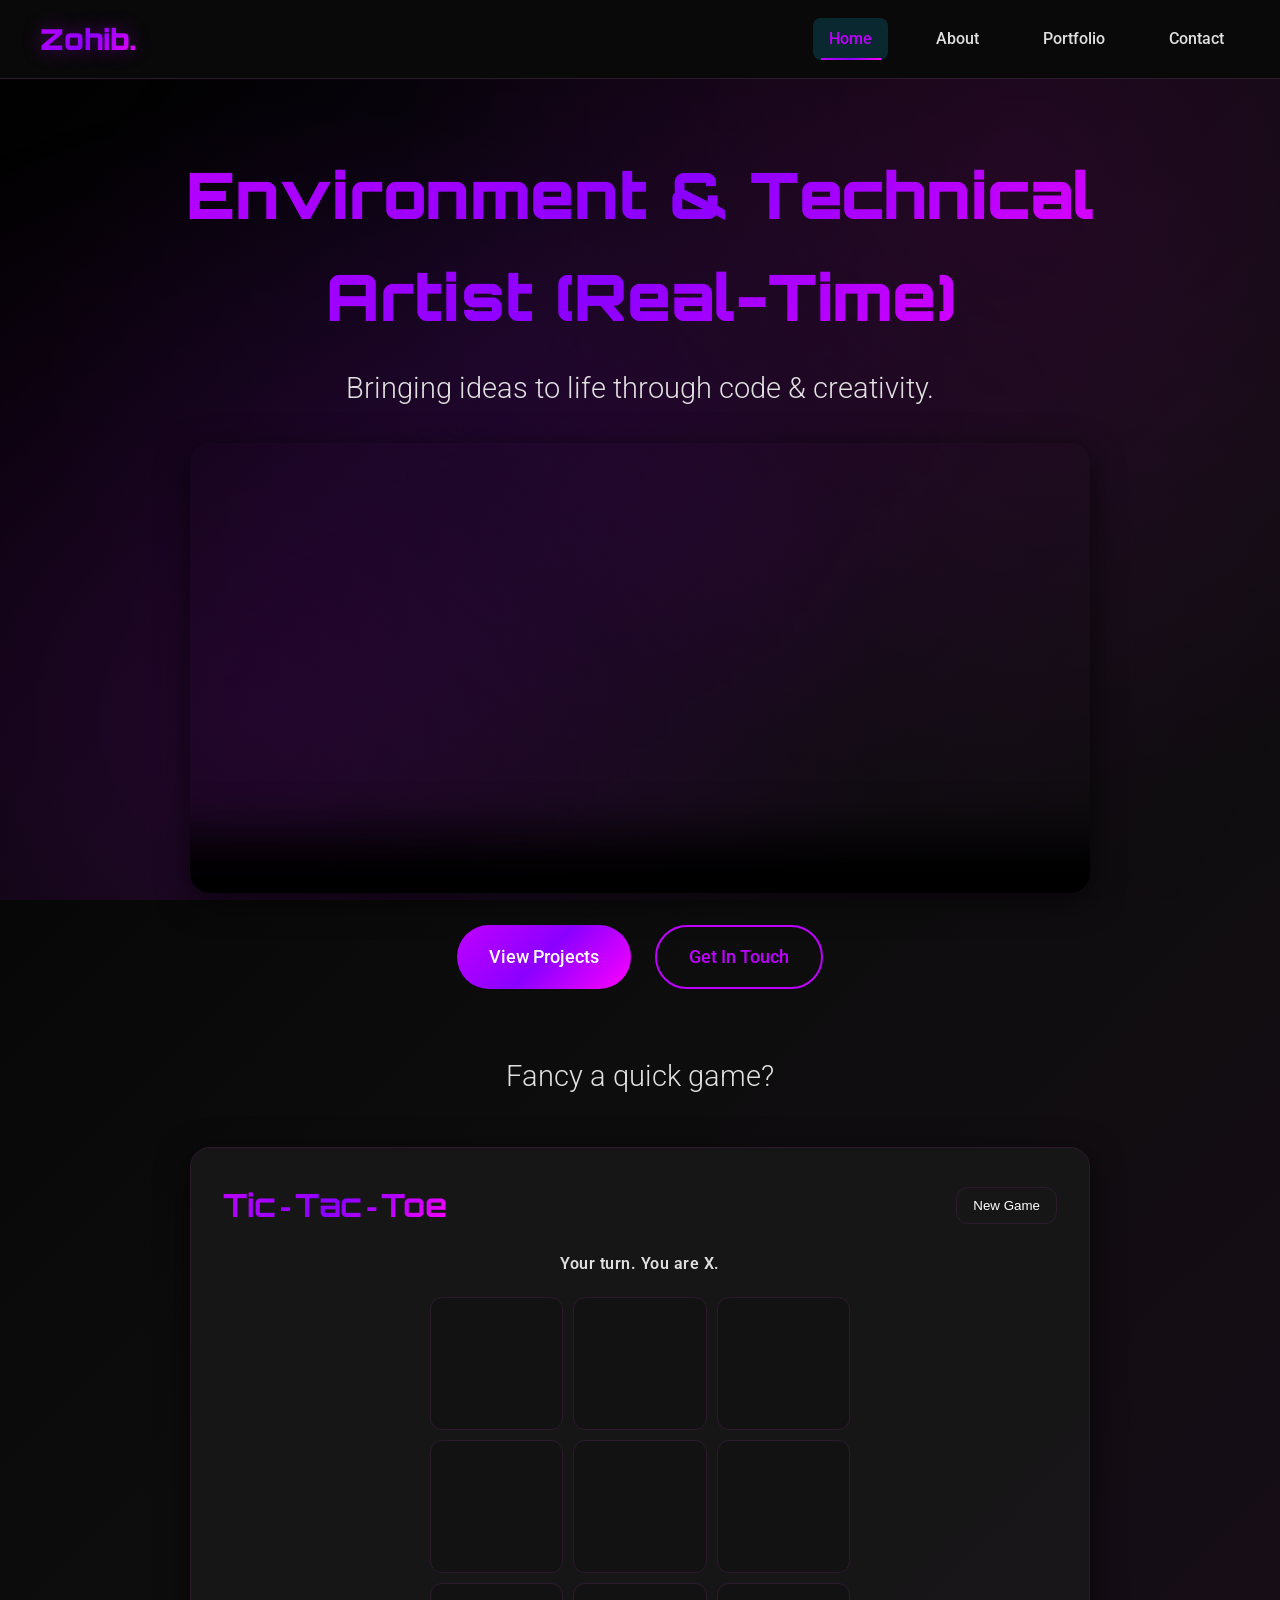
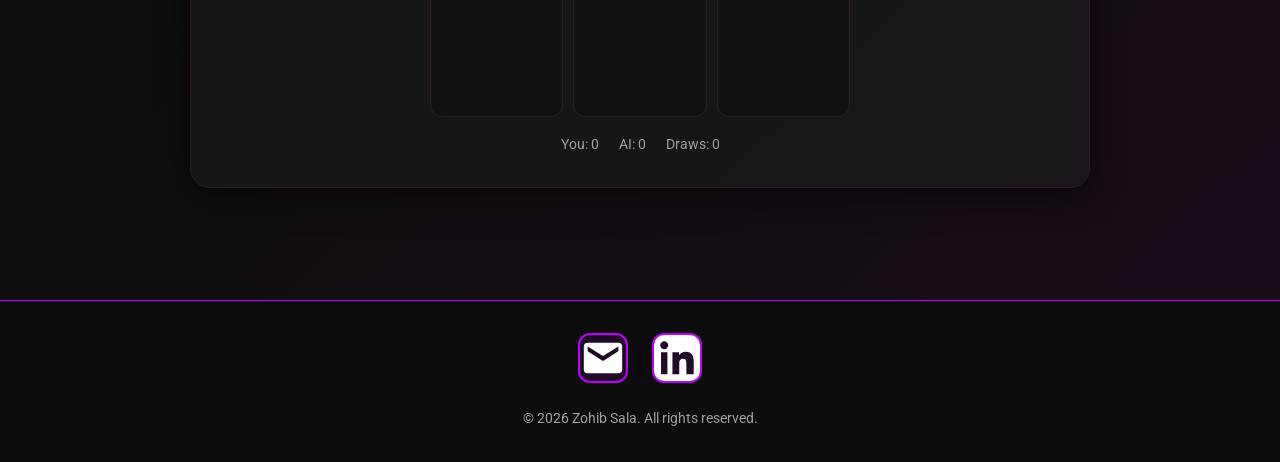
==== commit 80b62fe2: "Updated my role" ====
--- a/index.html
+++ b/index.html
@@ -1,340 +1,434 @@
 <!DOCTYPE html>
 <html lang="en">
-  <head>
+<head>
     <meta charset="UTF-8" />
     <meta name="viewport" content="width=device-width, initial-scale=1.0" />
     <title>Home - Zohib Sala</title>
-    <meta
-      name="description"
-      content="Portfolio of Zohib Sala"
-    />
+    <meta name="description"
+          content="Portfolio of Zohib Sala" />
     <link rel="stylesheet" href="style.css" />
     <link rel="preconnect" href="https://fonts.googleapis.com" />
     <link rel="preconnect" href="https://fonts.gstatic.com" crossorigin />
-  </head>
-  <body>
+</head>
+<body>
     <!-- Navigation -->
     <nav id="navbar">
-      <div class="nav-container">
-        <div class="nav-left">
-          <h1>Zohib.</h1>
+        <div class="nav-container">
+            <div class="nav-left">
+                <h1>Zohib.</h1>
+            </div>
+            <div class="nav-right" id="nav-menu">
+                <a href="index.html" class="active">Home</a>
+                <a href="about.html">About</a>
+                <a href="portfolio.html">Portfolio</a>
+                <a href="contact.html">Contact</a>
+            </div>
+            <div class="mobile-menu-toggle" id="mobile-menu-toggle">
+                <span></span>
+                <span></span>
+                <span></span>
+            </div>
         </div>
-        <div class="nav-right" id="nav-menu">
-          <a href="index.html" class="active">Home</a>
-          <a href="about.html">About</a>
-          <a href="portfolio.html">Portfolio</a>
-          <a href="contact.html">Contact</a>
-        </div>
-        <div class="mobile-menu-toggle" id="mobile-menu-toggle">
-          <span></span>
-          <span></span>
-          <span></span>
-        </div>
-      </div>
     </nav>
 
     <!-- Main Content -->
     <main class="home-page">
-      <section class="hero-section fade-in-up">
-        <h1 class="hero-title">3D Artist / Technical Artist</h1>
-        <p class="hero-subtitle">
-          Bringing ideas to life through code & creativity.
-        </p>
-        
-        <div class="trailer-video" style="margin-top: 1rem;">
-          <video controls poster="images/portfolio-poster.jpg">
-            <source src="videos/portfolio-trailer.mp4" type="video/mp4" />
-            Your browser does not support the video tag.
-          </video>
+        <section class="hero-section fade-in-up">
+            <h1 class="hero-title">Environment & Technical Artist (Real-Time)</h1>
+            <p class="hero-subtitle">
+                Bringing ideas to life through code & creativity.
+            </p>
+
+            <div class="trailer-video" style="margin-top: 1rem;">
+                <video controls poster="images/portfolio-poster.jpg">
+                    <source src="videos/portfolio-trailer.mp4" type="video/mp4" />
+                    Your browser does not support the video tag.
+                </video>
+            </div>
+
+
+
+            <div class="hero-actions">
+                <a href="portfolio.html" class="btn-primary">View Projects</a>
+                <a href="contact.html" class="btn-secondary">Get In Touch</a>
+            </div>
+        </section>
+
+        <!-- Tic-Tac-Toe Game -->
+        <h2 class="fade-in-up hero-subtitle" style="text-align:center; margin-top: 2rem;">Fancy a quick game?</h2>
+        <section id="tic-tac-toe" class="fade-in-up">
+            <style>
+                #tic-tac-toe {
+                    max-width: 900px;
+                    margin: 3rem auto;
+                    padding: 2rem;
+                    background: rgba(26, 26, 26, 0.8);
+                    border: 1px solid var(--border-color);
+                    border-radius: 20px;
+                    box-shadow: var(--shadow-card);
+                }
+
+                    #tic-tac-toe .game-header {
+                        display: flex;
+                        align-items: center;
+                        justify-content: space-between;
+                        gap: 16px;
+                        margin-bottom: 20px;
+                    }
+
+                    #tic-tac-toe .title {
+                        font-family: "Orbitron", monospace;
+                        font-size: clamp(1.6rem, 3vw, 2rem);
+                        background: var(--gradient-primary);
+                        -webkit-background-clip: text;
+                        -webkit-text-fill-color: transparent;
+                        background-clip: text;
+                    }
+
+                    #tic-tac-toe .controls {
+                        display: flex;
+                        align-items: center;
+                        gap: 12px;
+                    }
+
+                    #tic-tac-toe .btn {
+                        padding: 10px 16px;
+                        border: 1px solid var(--border-color);
+                        background: transparent;
+                        color: var(--text-primary);
+                        cursor: pointer;
+                        border-radius: 12px;
+                        transition: all .2s ease;
+                    }
+
+                        #tic-tac-toe .btn:hover {
+                            border-color: var(--primary-accent);
+                            transform: translateY(-1px);
+                            box-shadow: 0 5px 15px rgba(0,212,255,.2);
+                        }
+
+                    #tic-tac-toe .status {
+                        margin: 12px 0 20px;
+                        min-height: 24px;
+                        font-weight: 600;
+                        letter-spacing: .5px;
+                        color: var(--text-secondary);
+                    }
+
+                    #tic-tac-toe .board {
+                        display: grid;
+                        grid-template-columns: repeat(3, 1fr);
+                        gap: 10px;
+                        width: 100%;
+                        max-width: 420px;
+                        margin: 0 auto;
+                    }
+
+                    #tic-tac-toe .cell {
+                        aspect-ratio: 1/1;
+                        display: flex;
+                        align-items: center;
+                        justify-content: center;
+                        font-size: clamp(32px, 6vw, 48px);
+                        font-weight: 900;
+                        border: 1px solid var(--border-color);
+                        border-radius: 12px;
+                        cursor: pointer;
+                        user-select: none;
+                        transition: background .15s ease, transform .1s ease, border-color .2s ease;
+                        background: rgba(0,0,0,0.2);
+                    }
+
+                        #tic-tac-toe .cell .mark {
+                            font-family: "Orbitron", monospace;
+                            background: var(--gradient-primary);
+                            -webkit-background-clip: text;
+                            background-clip: text;
+                            -webkit-text-fill-color: transparent;
+                            color: transparent;
+                            display: inline-block;
+                        }
+
+                        #tic-tac-toe .cell:hover {
+                            background: rgba(0, 212, 255, 0.08);
+                            border-color: var(--primary-accent);
+                        }
+
+                        #tic-tac-toe .cell.disabled {
+                            cursor: not-allowed;
+                            opacity: .7;
+                        }
+
+                    #tic-tac-toe .score {
+                        display: flex;
+                        justify-content: center;
+                        gap: 20px;
+                        margin-top: 16px;
+                        font-size: 14px;
+                        color: var(--text-muted);
+                    }
+            </style>
+            <div class="game-header">
+                <h2 class="title">Tic‑Tac‑Toe</h2>
+                <div class="controls">
+                    <button id="new-game" class="btn" type="button">New Game</button>
+                </div>
+            </div>
+            <div id="status" class="status">Your turn. You are X.</div>
+            <div id="board" class="board" aria-label="Tic Tac Toe Board"></div>
+            <div class="score">
+                <span id="score-player">You: 0</span>
+                <span id="score-ai">AI: 0</span>
+                <span id="score-draws">Draws: 0</span>
+            </div>
+        </section>
+
+
+
+
+    </main>
+
+    <!-- Footer -->
+    <footer>
+        <div class="footer-content">
+            <div class="social-media">
+                <a href="mailto:zohibsala@gmail.com" class="social-link" aria-label="Email Contact">
+                    <svg class="social-icon gmail-icon" viewBox="0 0 24 24" fill="currentColor" aria-hidden="true">
+                        <path d="M20 4H4a2 2 0 0 0-2 2v12a2 2 0 0 0 2 2h16a2 2 0 0 0 2-2V6a2 2 0 0 0-2-2Zm0 4.5-8 5-8-5V6l8 5 8-5v2.5Z" />
+                    </svg>
+                </a>
+                <a href="https://linkedin.com/in/zohib-sala" class="social-link" target="_blank" rel="noopener noreferrer" aria-label="LinkedIn Profile">
+                    <svg class="social-icon linkedin-icon" viewBox="0 0 24 24" fill="currentColor" aria-hidden="true">
+                        <path d="M20.447 20.452H16.89v-5.18c0-1.237-.026-2.83-1.724-2.83-1.725 0-1.988 1.347-1.988 2.739v5.271H9.62V9h3.41v1.561h.049c.476-.9 1.64-1.85 3.372-1.85 3.604 0 4.273 2.371 4.273 5.457v6.284zM5.337 7.433C4.19 7.433 3.27 6.507 3.27 5.368c0-1.139.92-2.063 2.067-2.063 1.14 0 2.06.925 2.06 2.063 0 1.139-.92 2.065-2.06 2.065zM6.999 20.452H3.675V9H7v11.452zM22.225 0H1.771C.792 0 0 .774 0 1.729v20.542C0 23.227.792 24 1.771 24h20.454C23.2 24 24 23.227 24 22.271V1.729C24 .774 23.2 0 22.225 0z" />
+                    </svg>
+                </a>
+            </div>
+            <p class="footer-text">
+                &copy; 2026 Zohib Sala. All rights reserved.
+            </p>
         </div>
-
-        
-
-        <div class="hero-actions">
-          <a href="portfolio.html" class="btn-primary">View Projects</a>
-          <a href="contact.html" class="btn-secondary">Get In Touch</a>
-        </div>
-      </section>
-
-      <!-- Tic-Tac-Toe Game -->
-      <h2 class="fade-in-up hero-subtitle" style="text-align:center; margin-top: 2rem;">Fancy a quick game?</h2>
-      <section id="tic-tac-toe" class="fade-in-up">
-        <style>
-          #tic-tac-toe { max-width: 900px; margin: 3rem auto; padding: 2rem; background: rgba(26, 26, 26, 0.8); border: 1px solid var(--border-color); border-radius: 20px; box-shadow: var(--shadow-card); }
-          #tic-tac-toe .game-header { display: flex; align-items: center; justify-content: space-between; gap: 16px; margin-bottom: 20px; }
-          #tic-tac-toe .title { font-family: "Orbitron", monospace; font-size: clamp(1.6rem, 3vw, 2rem); background: var(--gradient-primary); -webkit-background-clip: text; -webkit-text-fill-color: transparent; background-clip: text; }
-          #tic-tac-toe .controls { display: flex; align-items: center; gap: 12px; }
-          #tic-tac-toe .btn { padding: 10px 16px; border: 1px solid var(--border-color); background: transparent; color: var(--text-primary); cursor: pointer; border-radius: 12px; transition: all .2s ease; }
-          #tic-tac-toe .btn:hover { border-color: var(--primary-accent); transform: translateY(-1px); box-shadow: 0 5px 15px rgba(0,212,255,.2); }
-          #tic-tac-toe .status { margin: 12px 0 20px; min-height: 24px; font-weight: 600; letter-spacing: .5px; color: var(--text-secondary); }
-          #tic-tac-toe .board { display: grid; grid-template-columns: repeat(3, 1fr); gap: 10px; width: 100%; max-width: 420px; margin: 0 auto; }
-          #tic-tac-toe .cell { aspect-ratio: 1/1; display: flex; align-items: center; justify-content: center; font-size: clamp(32px, 6vw, 48px); font-weight: 900; border: 1px solid var(--border-color); border-radius: 12px; cursor: pointer; user-select: none; transition: background .15s ease, transform .1s ease, border-color .2s ease; background: rgba(0,0,0,0.2); }
-          #tic-tac-toe .cell .mark { font-family: "Orbitron", monospace; background: var(--gradient-primary); -webkit-background-clip: text; background-clip: text; -webkit-text-fill-color: transparent; color: transparent; display: inline-block; }
-          #tic-tac-toe .cell:hover { background: rgba(0, 212, 255, 0.08); border-color: var(--primary-accent); }
-          #tic-tac-toe .cell.disabled { cursor: not-allowed; opacity: .7; }
-          #tic-tac-toe .score { display: flex; justify-content: center; gap: 20px; margin-top: 16px; font-size: 14px; color: var(--text-muted); }
-        </style>
-        <div class="game-header">
-          <h2 class="title">Tic‑Tac‑Toe</h2>
-          <div class="controls">
-            <button id="new-game" class="btn" type="button">New Game</button>
-          </div>
-        </div>
-        <div id="status" class="status">Your turn. You are X.</div>
-        <div id="board" class="board" aria-label="Tic Tac Toe Board"></div>
-        <div class="score">
-          <span id="score-player">You: 0</span>
-          <span id="score-ai">AI: 0</span>
-          <span id="score-draws">Draws: 0</span>
-        </div>
-      </section>
-
-      
-
-      
-    </main>
-
-<!-- Footer -->
-<footer>
-  <div class="footer-content">
-    <div class="social-media">
-      <a href="mailto:zohibsala@gmail.com" class="social-link" aria-label="Email Contact">
-        <svg class="social-icon gmail-icon" viewBox="0 0 24 24" fill="currentColor" aria-hidden="true">
-          <path d="M20 4H4a2 2 0 0 0-2 2v12a2 2 0 0 0 2 2h16a2 2 0 0 0 2-2V6a2 2 0 0 0-2-2Zm0 4.5-8 5-8-5V6l8 5 8-5v2.5Z"/>
-        </svg>
-      </a>
-      <a href="https://linkedin.com/in/zohib-sala" class="social-link" target="_blank" rel="noopener noreferrer" aria-label="LinkedIn Profile">
-        <svg class="social-icon linkedin-icon" viewBox="0 0 24 24" fill="currentColor" aria-hidden="true">
-          <path d="M20.447 20.452H16.89v-5.18c0-1.237-.026-2.83-1.724-2.83-1.725 0-1.988 1.347-1.988 2.739v5.271H9.62V9h3.41v1.561h.049c.476-.9 1.64-1.85 3.372-1.85 3.604 0 4.273 2.371 4.273 5.457v6.284zM5.337 7.433C4.19 7.433 3.27 6.507 3.27 5.368c0-1.139.92-2.063 2.067-2.063 1.14 0 2.06.925 2.06 2.063 0 1.139-.92 2.065-2.06 2.065zM6.999 20.452H3.675V9H7v11.452zM22.225 0H1.771C.792 0 0 .774 0 1.729v20.542C0 23.227.792 24 1.771 24h20.454C23.2 24 24 23.227 24 22.271V1.729C24 .774 23.2 0 22.225 0z"/>
-        </svg>
-      </a>
-    </div>
-    <p class="footer-text">
-      &copy; 2026 Zohib Sala. All rights reserved.
-    </p>
-  </div>
-</footer>
+    </footer>
 
     <script>
-      // Mobile menu toggle
-      const mobileMenuToggle = document.getElementById("mobile-menu-toggle");
-      const navMenu = document.getElementById("nav-menu");
-
-      mobileMenuToggle.addEventListener("click", () => {
-        navMenu.classList.toggle("active");
-        mobileMenuToggle.classList.toggle("active");
-      });
-
-      // Navbar scroll effect
-      const navbar = document.getElementById("navbar");
-      window.addEventListener("scroll", () => {
-        if (window.scrollY > 50) {
-          navbar.classList.add("scrolled");
-        } else {
-          navbar.classList.remove("scrolled");
-        }
-      });
-
-      // Smooth scrolling for anchor links
-      document.querySelectorAll('a[href^="#"]').forEach((anchor) => {
-        anchor.addEventListener("click", function (e) {
-          e.preventDefault();
-          const target = document.querySelector(this.getAttribute("href"));
-          if (target) {
-            target.scrollIntoView({
-              behavior: "smooth",
-              block: "start",
+        // Mobile menu toggle
+        const mobileMenuToggle = document.getElementById("mobile-menu-toggle");
+        const navMenu = document.getElementById("nav-menu");
+
+        mobileMenuToggle.addEventListener("click", () => {
+            navMenu.classList.toggle("active");
+            mobileMenuToggle.classList.toggle("active");
+        });
+
+        // Navbar scroll effect
+        const navbar = document.getElementById("navbar");
+        window.addEventListener("scroll", () => {
+            if (window.scrollY > 50) {
+                navbar.classList.add("scrolled");
+            } else {
+                navbar.classList.remove("scrolled");
+            }
+        });
+
+        // Smooth scrolling for anchor links
+        document.querySelectorAll('a[href^="#"]').forEach((anchor) => {
+            anchor.addEventListener("click", function (e) {
+                e.preventDefault();
+                const target = document.querySelector(this.getAttribute("href"));
+                if (target) {
+                    target.scrollIntoView({
+                        behavior: "smooth",
+                        block: "start",
+                    });
+                }
             });
-          }
         });
-      });
-
-      // Fade in animation on scroll
-      const observerOptions = {
-        threshold: 0.1,
-        rootMargin: "0px 0px -50px 0px",
-      };
-
-      const observer = new IntersectionObserver((entries) => {
-        entries.forEach((entry) => {
-          if (entry.isIntersecting) {
-            entry.target.classList.add("fade-in-up");
-          }
+
+        // Fade in animation on scroll
+        const observerOptions = {
+            threshold: 0.1,
+            rootMargin: "0px 0px -50px 0px",
+        };
+
+        const observer = new IntersectionObserver((entries) => {
+            entries.forEach((entry) => {
+                if (entry.isIntersecting) {
+                    entry.target.classList.add("fade-in-up");
+                }
+            });
+        }, observerOptions);
+
+        document.querySelectorAll("section").forEach((section) => {
+            observer.observe(section);
         });
-      }, observerOptions);
-
-      document.querySelectorAll("section").forEach((section) => {
-        observer.observe(section);
-      });
-
-      // Tic-Tac-Toe Game Logic (Single Player, Medium Difficulty)
-      (function initTicTacToe() {
-        const boardElement = document.getElementById("board");
-        if (!boardElement) return; // Guard if section is missing
-
-        const statusElement = document.getElementById("status");
-        const newGameButton = document.getElementById("new-game");
-        const scorePlayer = document.getElementById("score-player");
-        const scoreAi = document.getElementById("score-ai");
-        const scoreDraws = document.getElementById("score-draws");
-
-        const PLAYER = "X";
-        const AI = "O";
-        const WIN_LINES = [
-          [0, 1, 2],
-          [3, 4, 5],
-          [6, 7, 8],
-          [0, 3, 6],
-          [1, 4, 7],
-          [2, 5, 8],
-          [0, 4, 8],
-          [2, 4, 6],
-        ];
-
-        let board = Array(9).fill(null);
-        let gameActive = true;
-        let scores = { player: 0, ai: 0, draws: 0 };
-
-        function updateScores() {
-          scorePlayer.textContent = `You: ${scores.player}`;
-          scoreAi.textContent = `AI: ${scores.ai}`;
-          scoreDraws.textContent = `Draws: ${scores.draws}`;
-        }
-
-        function renderBoard() {
-          boardElement.innerHTML = "";
-          board.forEach((mark, index) => {
-            const cell = document.createElement("button");
-            cell.type = "button";
-            cell.className = "cell" + (gameActive ? "" : " disabled");
-            cell.setAttribute("aria-label", `Cell ${index + 1}`);
-            cell.dataset.index = String(index);
-            cell.innerHTML = mark ? `<span class="mark">${mark}</span>` : "";
-            cell.addEventListener("click", onCellClick);
-            boardElement.appendChild(cell);
-          });
-        }
-
-        function onCellClick(e) {
-          if (!gameActive) return;
-          const idx = Number(e.currentTarget.dataset.index);
-          if (board[idx]) return;
-          makeMove(idx, PLAYER);
-          const resultAfterPlayer = evaluateGameState();
-          if (resultAfterPlayer.finished) return finalize(resultAfterPlayer);
-          statusElement.textContent = "AI is thinking...";
-          disableBoard();
-          setTimeout(() => {
-            const aiIndex = chooseMediumAIMove();
-            makeMove(aiIndex, AI);
-            const resultAfterAI = evaluateGameState();
-            if (resultAfterAI.finished) return finalize(resultAfterAI);
-            statusElement.textContent = "Your turn. You are X.";
-            enableBoard();
-          }, 300);
-        }
-
-        function makeMove(index, mark) {
-          board[index] = mark;
-          renderBoard();
-        }
-
-        function disableBoard() {
-          boardElement.querySelectorAll('.cell').forEach((c) => c.classList.add('disabled'));
-        }
-
-        function enableBoard() {
-          boardElement.querySelectorAll('.cell').forEach((c) => c.classList.remove('disabled'));
-        }
-
-        function evaluateGameState() {
-          for (const [a, b, c] of WIN_LINES) {
-            if (board[a] && board[a] === board[b] && board[a] === board[c]) {
-              return { finished: true, winner: board[a] };
-            }
-          }
-          if (board.every((m) => m)) return { finished: true, winner: null };
-          return { finished: false };
-        }
-
-        // Medium AI: win > block > center > corners > sides
-        function chooseMediumAIMove() {
-          // Try to win
-          let move = findWinningMove(AI);
-          if (move !== null) return move;
-          // Try to block player's win
-          move = findWinningMove(PLAYER);
-          if (move !== null) return move;
-          // Take center if free
-          if (!board[4]) return 4;
-          // Take a corner
-          const corners = [0, 2, 6, 8].filter((i) => !board[i]);
-          if (corners.length) return randomChoice(corners);
-          // Take a side
-          const sides = [1, 3, 5, 7].filter((i) => !board[i]);
-          return randomChoice(sides);
-        }
-
-        function findWinningMove(mark) {
-          for (const [a, b, c] of WIN_LINES) {
-            const line = [board[a], board[b], board[c]];
-            const countMark = line.filter((m) => m === mark).length;
-            const countEmpty = line.filter((m) => !m).length;
-            if (countMark === 2 && countEmpty === 1) {
-              if (!board[a]) return a;
-              if (!board[b]) return b;
-              if (!board[c]) return c;
-            }
-          }
-          return null;
-        }
-
-        function randomChoice(arr) {
-          return arr[Math.floor(Math.random() * arr.length)];
-        }
-
-        function highlightWin(winner) {
-          for (const [a, b, c] of WIN_LINES) {
-            if (board[a] && board[a] === board[b] && board[a] === board[c]) {
-              const cells = boardElement.querySelectorAll('.cell');
-              [a, b, c].forEach((i) => cells[i].style.background = 'rgba(0,255,170,0.15)');
-              break;
-            }
-          }
-        }
-
-        function finalize(result) {
-          gameActive = false;
-          if (result.winner === PLAYER) {
-            statusElement.textContent = "You win!";
-            scores.player += 1;
-            highlightWin(PLAYER);
-          } else if (result.winner === AI) {
-            statusElement.textContent = "AI wins.";
-            scores.ai += 1;
-            highlightWin(AI);
-          } else {
-            statusElement.textContent = "It's a draw.";
-            scores.draws += 1;
-          }
-          updateScores();
-          disableBoard();
-        }
-
-        function resetGame() {
-          board = Array(9).fill(null);
-          gameActive = true;
-          statusElement.textContent = "Your turn. You are X.";
-          renderBoard();
-          enableBoard();
-        }
-
-        newGameButton.addEventListener("click", resetGame);
-
-        // Initial render
-        updateScores();
-        renderBoard();
-      })();
+
+        // Tic-Tac-Toe Game Logic (Single Player, Medium Difficulty)
+        (function initTicTacToe() {
+            const boardElement = document.getElementById("board");
+            if (!boardElement) return; // Guard if section is missing
+
+            const statusElement = document.getElementById("status");
+            const newGameButton = document.getElementById("new-game");
+            const scorePlayer = document.getElementById("score-player");
+            const scoreAi = document.getElementById("score-ai");
+            const scoreDraws = document.getElementById("score-draws");
+
+            const PLAYER = "X";
+            const AI = "O";
+            const WIN_LINES = [
+                [0, 1, 2],
+                [3, 4, 5],
+                [6, 7, 8],
+                [0, 3, 6],
+                [1, 4, 7],
+                [2, 5, 8],
+                [0, 4, 8],
+                [2, 4, 6],
+            ];
+
+            let board = Array(9).fill(null);
+            let gameActive = true;
+            let scores = { player: 0, ai: 0, draws: 0 };
+
+            function updateScores() {
+                scorePlayer.textContent = `You: ${scores.player}`;
+                scoreAi.textContent = `AI: ${scores.ai}`;
+                scoreDraws.textContent = `Draws: ${scores.draws}`;
+            }
+
+            function renderBoard() {
+                boardElement.innerHTML = "";
+                board.forEach((mark, index) => {
+                    const cell = document.createElement("button");
+                    cell.type = "button";
+                    cell.className = "cell" + (gameActive ? "" : " disabled");
+                    cell.setAttribute("aria-label", `Cell ${index + 1}`);
+                    cell.dataset.index = String(index);
+                    cell.innerHTML = mark ? `<span class="mark">${mark}</span>` : "";
+                    cell.addEventListener("click", onCellClick);
+                    boardElement.appendChild(cell);
+                });
+            }
+
+            function onCellClick(e) {
+                if (!gameActive) return;
+                const idx = Number(e.currentTarget.dataset.index);
+                if (board[idx]) return;
+                makeMove(idx, PLAYER);
+                const resultAfterPlayer = evaluateGameState();
+                if (resultAfterPlayer.finished) return finalize(resultAfterPlayer);
+                statusElement.textContent = "AI is thinking...";
+                disableBoard();
+                setTimeout(() => {
+                    const aiIndex = chooseMediumAIMove();
+                    makeMove(aiIndex, AI);
+                    const resultAfterAI = evaluateGameState();
+                    if (resultAfterAI.finished) return finalize(resultAfterAI);
+                    statusElement.textContent = "Your turn. You are X.";
+                    enableBoard();
+                }, 300);
+            }
+
+            function makeMove(index, mark) {
+                board[index] = mark;
+                renderBoard();
+            }
+
+            function disableBoard() {
+                boardElement.querySelectorAll('.cell').forEach((c) => c.classList.add('disabled'));
+            }
+
+            function enableBoard() {
+                boardElement.querySelectorAll('.cell').forEach((c) => c.classList.remove('disabled'));
+            }
+
+            function evaluateGameState() {
+                for (const [a, b, c] of WIN_LINES) {
+                    if (board[a] && board[a] === board[b] && board[a] === board[c]) {
+                        return { finished: true, winner: board[a] };
+                    }
+                }
+                if (board.every((m) => m)) return { finished: true, winner: null };
+                return { finished: false };
+            }
+
+            // Medium AI: win > block > center > corners > sides
+            function chooseMediumAIMove() {
+                // Try to win
+                let move = findWinningMove(AI);
+                if (move !== null) return move;
+                // Try to block player's win
+                move = findWinningMove(PLAYER);
+                if (move !== null) return move;
+                // Take center if free
+                if (!board[4]) return 4;
+                // Take a corner
+                const corners = [0, 2, 6, 8].filter((i) => !board[i]);
+                if (corners.length) return randomChoice(corners);
+                // Take a side
+                const sides = [1, 3, 5, 7].filter((i) => !board[i]);
+                return randomChoice(sides);
+            }
+
+            function findWinningMove(mark) {
+                for (const [a, b, c] of WIN_LINES) {
+                    const line = [board[a], board[b], board[c]];
+                    const countMark = line.filter((m) => m === mark).length;
+                    const countEmpty = line.filter((m) => !m).length;
+                    if (countMark === 2 && countEmpty === 1) {
+                        if (!board[a]) return a;
+                        if (!board[b]) return b;
+                        if (!board[c]) return c;
+                    }
+                }
+                return null;
+            }
+
+            function randomChoice(arr) {
+                return arr[Math.floor(Math.random() * arr.length)];
+            }
+
+            function highlightWin(winner) {
+                for (const [a, b, c] of WIN_LINES) {
+                    if (board[a] && board[a] === board[b] && board[a] === board[c]) {
+                        const cells = boardElement.querySelectorAll('.cell');
+                        [a, b, c].forEach((i) => cells[i].style.background = 'rgba(0,255,170,0.15)');
+                        break;
+                    }
+                }
+            }
+
+            function finalize(result) {
+                gameActive = false;
+                if (result.winner === PLAYER) {
+                    statusElement.textContent = "You win!";
+                    scores.player += 1;
+                    highlightWin(PLAYER);
+                } else if (result.winner === AI) {
+                    statusElement.textContent = "AI wins.";
+                    scores.ai += 1;
+                    highlightWin(AI);
+                } else {
+                    statusElement.textContent = "It's a draw.";
+                    scores.draws += 1;
+                }
+                updateScores();
+                disableBoard();
+            }
+
+            function resetGame() {
+                board = Array(9).fill(null);
+                gameActive = true;
+                statusElement.textContent = "Your turn. You are X.";
+                renderBoard();
+                enableBoard();
+            }
+
+            newGameButton.addEventListener("click", resetGame);
+
+            // Initial render
+            updateScores();
+            renderBoard();
+        })();
     </script>
-  </body>
+</body>
 </html>
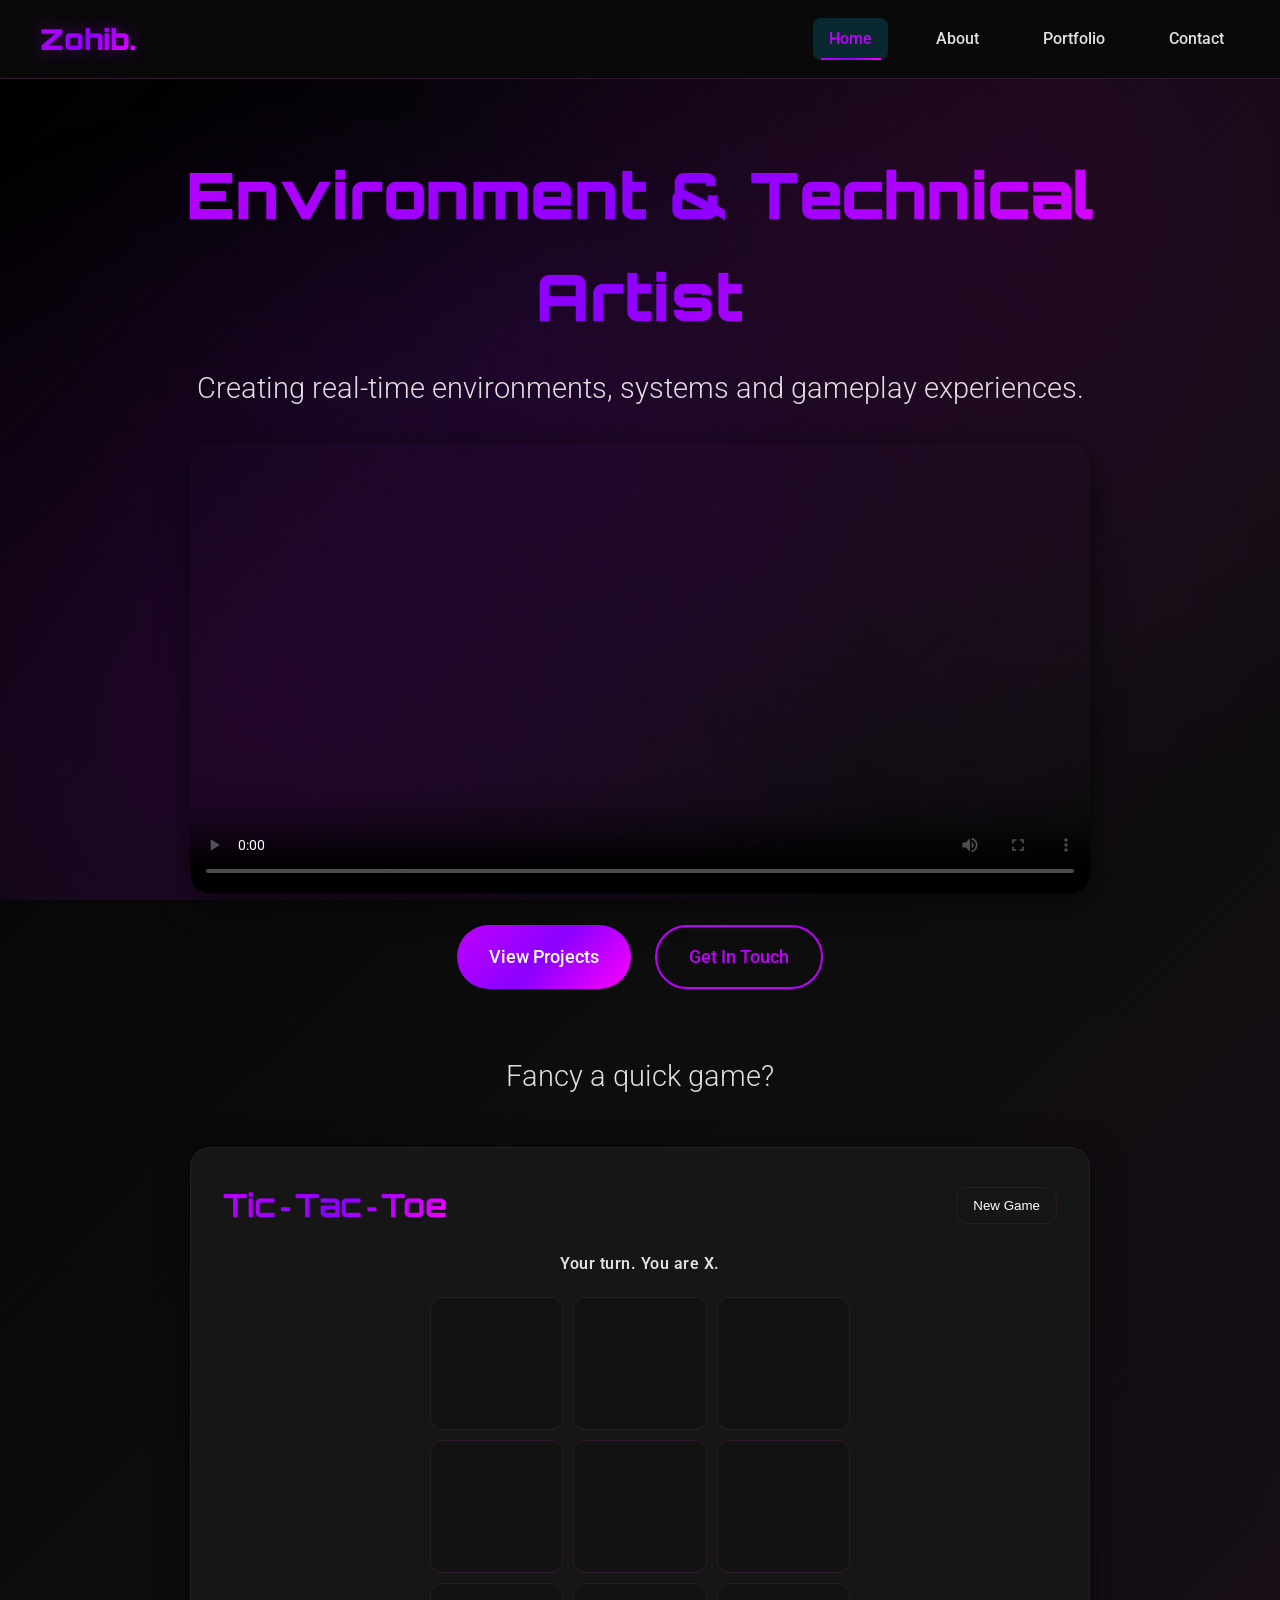
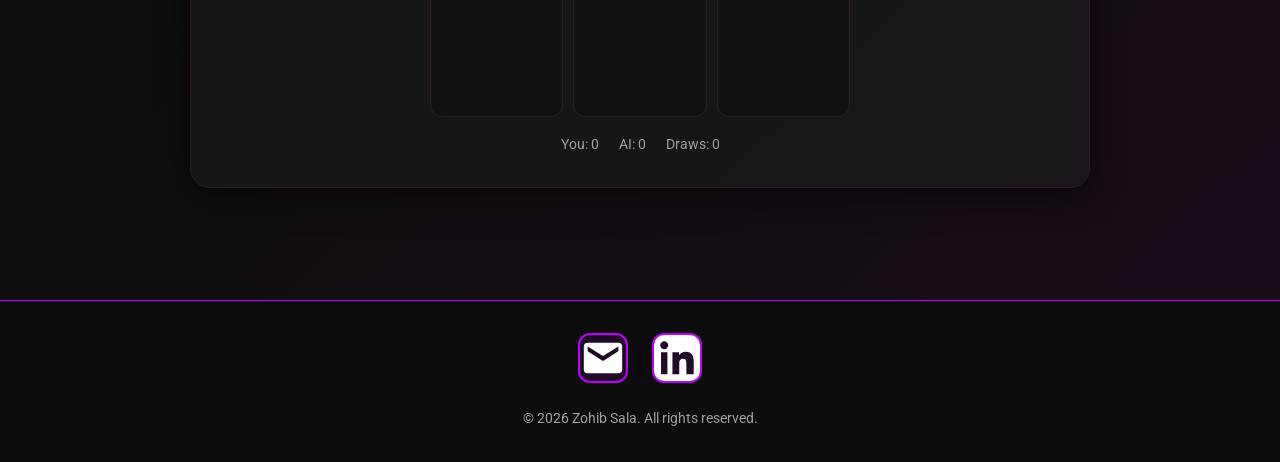
==== commit 97a8a8c9: "Updated my portfolio website Added captions for images and videos. Updated some texts all over the w" ====
--- a/index.html
+++ b/index.html
@@ -1,434 +1,340 @@
 <!DOCTYPE html>
 <html lang="en">
-<head>
+  <head>
     <meta charset="UTF-8" />
     <meta name="viewport" content="width=device-width, initial-scale=1.0" />
     <title>Home - Zohib Sala</title>
-    <meta name="description"
-          content="Portfolio of Zohib Sala" />
+    <meta
+      name="description"
+      content="Portfolio of Zohib Sala"
+    />
     <link rel="stylesheet" href="style.css" />
     <link rel="preconnect" href="https://fonts.googleapis.com" />
     <link rel="preconnect" href="https://fonts.gstatic.com" crossorigin />
-</head>
-<body>
+  </head>
+  <body>
     <!-- Navigation -->
     <nav id="navbar">
-        <div class="nav-container">
-            <div class="nav-left">
-                <h1>Zohib.</h1>
-            </div>
-            <div class="nav-right" id="nav-menu">
-                <a href="index.html" class="active">Home</a>
-                <a href="about.html">About</a>
-                <a href="portfolio.html">Portfolio</a>
-                <a href="contact.html">Contact</a>
-            </div>
-            <div class="mobile-menu-toggle" id="mobile-menu-toggle">
-                <span></span>
-                <span></span>
-                <span></span>
-            </div>
-        </div>
+      <div class="nav-container">
+        <div class="nav-left">
+          <h1>Zohib.</h1>
+        </div>
+        <div class="nav-right" id="nav-menu">
+          <a href="index.html" class="active">Home</a>
+          <a href="about.html">About</a>
+          <a href="portfolio.html">Portfolio</a>
+          <a href="contact.html">Contact</a>
+        </div>
+        <div class="mobile-menu-toggle" id="mobile-menu-toggle">
+          <span></span>
+          <span></span>
+          <span></span>
+        </div>
+      </div>
     </nav>
 
     <!-- Main Content -->
     <main class="home-page">
-        <section class="hero-section fade-in-up">
-            <h1 class="hero-title">Environment & Technical Artist (Real-Time)</h1>
-            <p class="hero-subtitle">
-                Bringing ideas to life through code & creativity.
-            </p>
-
-            <div class="trailer-video" style="margin-top: 1rem;">
-                <video controls poster="images/portfolio-poster.jpg">
-                    <source src="videos/portfolio-trailer.mp4" type="video/mp4" />
-                    Your browser does not support the video tag.
-                </video>
-            </div>
-
-
-
-            <div class="hero-actions">
-                <a href="portfolio.html" class="btn-primary">View Projects</a>
-                <a href="contact.html" class="btn-secondary">Get In Touch</a>
-            </div>
-        </section>
-
-        <!-- Tic-Tac-Toe Game -->
-        <h2 class="fade-in-up hero-subtitle" style="text-align:center; margin-top: 2rem;">Fancy a quick game?</h2>
-        <section id="tic-tac-toe" class="fade-in-up">
-            <style>
-                #tic-tac-toe {
-                    max-width: 900px;
-                    margin: 3rem auto;
-                    padding: 2rem;
-                    background: rgba(26, 26, 26, 0.8);
-                    border: 1px solid var(--border-color);
-                    border-radius: 20px;
-                    box-shadow: var(--shadow-card);
-                }
-
-                    #tic-tac-toe .game-header {
-                        display: flex;
-                        align-items: center;
-                        justify-content: space-between;
-                        gap: 16px;
-                        margin-bottom: 20px;
-                    }
-
-                    #tic-tac-toe .title {
-                        font-family: "Orbitron", monospace;
-                        font-size: clamp(1.6rem, 3vw, 2rem);
-                        background: var(--gradient-primary);
-                        -webkit-background-clip: text;
-                        -webkit-text-fill-color: transparent;
-                        background-clip: text;
-                    }
-
-                    #tic-tac-toe .controls {
-                        display: flex;
-                        align-items: center;
-                        gap: 12px;
-                    }
-
-                    #tic-tac-toe .btn {
-                        padding: 10px 16px;
-                        border: 1px solid var(--border-color);
-                        background: transparent;
-                        color: var(--text-primary);
-                        cursor: pointer;
-                        border-radius: 12px;
-                        transition: all .2s ease;
-                    }
-
-                        #tic-tac-toe .btn:hover {
-                            border-color: var(--primary-accent);
-                            transform: translateY(-1px);
-                            box-shadow: 0 5px 15px rgba(0,212,255,.2);
-                        }
-
-                    #tic-tac-toe .status {
-                        margin: 12px 0 20px;
-                        min-height: 24px;
-                        font-weight: 600;
-                        letter-spacing: .5px;
-                        color: var(--text-secondary);
-                    }
-
-                    #tic-tac-toe .board {
-                        display: grid;
-                        grid-template-columns: repeat(3, 1fr);
-                        gap: 10px;
-                        width: 100%;
-                        max-width: 420px;
-                        margin: 0 auto;
-                    }
-
-                    #tic-tac-toe .cell {
-                        aspect-ratio: 1/1;
-                        display: flex;
-                        align-items: center;
-                        justify-content: center;
-                        font-size: clamp(32px, 6vw, 48px);
-                        font-weight: 900;
-                        border: 1px solid var(--border-color);
-                        border-radius: 12px;
-                        cursor: pointer;
-                        user-select: none;
-                        transition: background .15s ease, transform .1s ease, border-color .2s ease;
-                        background: rgba(0,0,0,0.2);
-                    }
-
-                        #tic-tac-toe .cell .mark {
-                            font-family: "Orbitron", monospace;
-                            background: var(--gradient-primary);
-                            -webkit-background-clip: text;
-                            background-clip: text;
-                            -webkit-text-fill-color: transparent;
-                            color: transparent;
-                            display: inline-block;
-                        }
-
-                        #tic-tac-toe .cell:hover {
-                            background: rgba(0, 212, 255, 0.08);
-                            border-color: var(--primary-accent);
-                        }
-
-                        #tic-tac-toe .cell.disabled {
-                            cursor: not-allowed;
-                            opacity: .7;
-                        }
-
-                    #tic-tac-toe .score {
-                        display: flex;
-                        justify-content: center;
-                        gap: 20px;
-                        margin-top: 16px;
-                        font-size: 14px;
-                        color: var(--text-muted);
-                    }
-            </style>
-            <div class="game-header">
-                <h2 class="title">Tic‑Tac‑Toe</h2>
-                <div class="controls">
-                    <button id="new-game" class="btn" type="button">New Game</button>
-                </div>
-            </div>
-            <div id="status" class="status">Your turn. You are X.</div>
-            <div id="board" class="board" aria-label="Tic Tac Toe Board"></div>
-            <div class="score">
-                <span id="score-player">You: 0</span>
-                <span id="score-ai">AI: 0</span>
-                <span id="score-draws">Draws: 0</span>
-            </div>
-        </section>
-
-
-
-
+      <section class="hero-section fade-in-up">
+          <h1 class="hero-title">Environment & Technical Artist</h1>
+        <p class="hero-subtitle">
+          Creating real-time environments, systems and gameplay experiences.
+        </p>
+        
+        <div class="trailer-video" style="margin-top: 1rem;">
+          <video controls poster="images/portfolio-poster.jpg">
+            <source src="videos/portfolio-trailer.mp4" type="video/mp4" />
+            Your browser does not support the video tag.
+          </video>
+        </div>
+
+        
+
+        <div class="hero-actions">
+          <a href="portfolio.html" class="btn-primary">View Projects</a>
+          <a href="contact.html" class="btn-secondary">Get In Touch</a>
+        </div>
+      </section>
+
+      <!-- Tic-Tac-Toe Game -->
+      <h2 class="fade-in-up hero-subtitle" style="text-align:center; margin-top: 2rem;">Fancy a quick game?</h2>
+      <section id="tic-tac-toe" class="fade-in-up">
+        <style>
+          #tic-tac-toe { max-width: 900px; margin: 3rem auto; padding: 2rem; background: rgba(26, 26, 26, 0.8); border: 1px solid var(--border-color); border-radius: 20px; box-shadow: var(--shadow-card); }
+          #tic-tac-toe .game-header { display: flex; align-items: center; justify-content: space-between; gap: 16px; margin-bottom: 20px; }
+          #tic-tac-toe .title { font-family: "Orbitron", monospace; font-size: clamp(1.6rem, 3vw, 2rem); background: var(--gradient-primary); -webkit-background-clip: text; -webkit-text-fill-color: transparent; background-clip: text; }
+          #tic-tac-toe .controls { display: flex; align-items: center; gap: 12px; }
+          #tic-tac-toe .btn { padding: 10px 16px; border: 1px solid var(--border-color); background: transparent; color: var(--text-primary); cursor: pointer; border-radius: 12px; transition: all .2s ease; }
+          #tic-tac-toe .btn:hover { border-color: var(--primary-accent); transform: translateY(-1px); box-shadow: 0 5px 15px rgba(0,212,255,.2); }
+          #tic-tac-toe .status { margin: 12px 0 20px; min-height: 24px; font-weight: 600; letter-spacing: .5px; color: var(--text-secondary); }
+          #tic-tac-toe .board { display: grid; grid-template-columns: repeat(3, 1fr); gap: 10px; width: 100%; max-width: 420px; margin: 0 auto; }
+          #tic-tac-toe .cell { aspect-ratio: 1/1; display: flex; align-items: center; justify-content: center; font-size: clamp(32px, 6vw, 48px); font-weight: 900; border: 1px solid var(--border-color); border-radius: 12px; cursor: pointer; user-select: none; transition: background .15s ease, transform .1s ease, border-color .2s ease; background: rgba(0,0,0,0.2); }
+          #tic-tac-toe .cell .mark { font-family: "Orbitron", monospace; background: var(--gradient-primary); -webkit-background-clip: text; background-clip: text; -webkit-text-fill-color: transparent; color: transparent; display: inline-block; }
+          #tic-tac-toe .cell:hover { background: rgba(0, 212, 255, 0.08); border-color: var(--primary-accent); }
+          #tic-tac-toe .cell.disabled { cursor: not-allowed; opacity: .7; }
+          #tic-tac-toe .score { display: flex; justify-content: center; gap: 20px; margin-top: 16px; font-size: 14px; color: var(--text-muted); }
+        </style>
+        <div class="game-header">
+          <h2 class="title">Tic‑Tac‑Toe</h2>
+          <div class="controls">
+            <button id="new-game" class="btn" type="button">New Game</button>
+          </div>
+        </div>
+        <div id="status" class="status">Your turn. You are X.</div>
+        <div id="board" class="board" aria-label="Tic Tac Toe Board"></div>
+        <div class="score">
+          <span id="score-player">You: 0</span>
+          <span id="score-ai">AI: 0</span>
+          <span id="score-draws">Draws: 0</span>
+        </div>
+      </section>
+
+      
+
+      
     </main>
 
-    <!-- Footer -->
-    <footer>
-        <div class="footer-content">
-            <div class="social-media">
-                <a href="mailto:zohibsala@gmail.com" class="social-link" aria-label="Email Contact">
-                    <svg class="social-icon gmail-icon" viewBox="0 0 24 24" fill="currentColor" aria-hidden="true">
-                        <path d="M20 4H4a2 2 0 0 0-2 2v12a2 2 0 0 0 2 2h16a2 2 0 0 0 2-2V6a2 2 0 0 0-2-2Zm0 4.5-8 5-8-5V6l8 5 8-5v2.5Z" />
-                    </svg>
-                </a>
-                <a href="https://linkedin.com/in/zohib-sala" class="social-link" target="_blank" rel="noopener noreferrer" aria-label="LinkedIn Profile">
-                    <svg class="social-icon linkedin-icon" viewBox="0 0 24 24" fill="currentColor" aria-hidden="true">
-                        <path d="M20.447 20.452H16.89v-5.18c0-1.237-.026-2.83-1.724-2.83-1.725 0-1.988 1.347-1.988 2.739v5.271H9.62V9h3.41v1.561h.049c.476-.9 1.64-1.85 3.372-1.85 3.604 0 4.273 2.371 4.273 5.457v6.284zM5.337 7.433C4.19 7.433 3.27 6.507 3.27 5.368c0-1.139.92-2.063 2.067-2.063 1.14 0 2.06.925 2.06 2.063 0 1.139-.92 2.065-2.06 2.065zM6.999 20.452H3.675V9H7v11.452zM22.225 0H1.771C.792 0 0 .774 0 1.729v20.542C0 23.227.792 24 1.771 24h20.454C23.2 24 24 23.227 24 22.271V1.729C24 .774 23.2 0 22.225 0z" />
-                    </svg>
-                </a>
-            </div>
-            <p class="footer-text">
-                &copy; 2026 Zohib Sala. All rights reserved.
-            </p>
-        </div>
-    </footer>
+<!-- Footer -->
+<footer>
+  <div class="footer-content">
+    <div class="social-media">
+      <a href="mailto:zohibsala@gmail.com" class="social-link" aria-label="Email Contact">
+        <svg class="social-icon gmail-icon" viewBox="0 0 24 24" fill="currentColor" aria-hidden="true">
+          <path d="M20 4H4a2 2 0 0 0-2 2v12a2 2 0 0 0 2 2h16a2 2 0 0 0 2-2V6a2 2 0 0 0-2-2Zm0 4.5-8 5-8-5V6l8 5 8-5v2.5Z"/>
+        </svg>
+      </a>
+      <a href="https://linkedin.com/in/zohib-sala" class="social-link" target="_blank" rel="noopener noreferrer" aria-label="LinkedIn Profile">
+        <svg class="social-icon linkedin-icon" viewBox="0 0 24 24" fill="currentColor" aria-hidden="true">
+          <path d="M20.447 20.452H16.89v-5.18c0-1.237-.026-2.83-1.724-2.83-1.725 0-1.988 1.347-1.988 2.739v5.271H9.62V9h3.41v1.561h.049c.476-.9 1.64-1.85 3.372-1.85 3.604 0 4.273 2.371 4.273 5.457v6.284zM5.337 7.433C4.19 7.433 3.27 6.507 3.27 5.368c0-1.139.92-2.063 2.067-2.063 1.14 0 2.06.925 2.06 2.063 0 1.139-.92 2.065-2.06 2.065zM6.999 20.452H3.675V9H7v11.452zM22.225 0H1.771C.792 0 0 .774 0 1.729v20.542C0 23.227.792 24 1.771 24h20.454C23.2 24 24 23.227 24 22.271V1.729C24 .774 23.2 0 22.225 0z"/>
+        </svg>
+      </a>
+    </div>
+    <p class="footer-text">
+      &copy; 2026 Zohib Sala. All rights reserved.
+    </p>
+  </div>
+</footer>
 
     <script>
-        // Mobile menu toggle
-        const mobileMenuToggle = document.getElementById("mobile-menu-toggle");
-        const navMenu = document.getElementById("nav-menu");
-
-        mobileMenuToggle.addEventListener("click", () => {
-            navMenu.classList.toggle("active");
-            mobileMenuToggle.classList.toggle("active");
+      // Mobile menu toggle
+      const mobileMenuToggle = document.getElementById("mobile-menu-toggle");
+      const navMenu = document.getElementById("nav-menu");
+
+      mobileMenuToggle.addEventListener("click", () => {
+        navMenu.classList.toggle("active");
+        mobileMenuToggle.classList.toggle("active");
+      });
+
+      // Navbar scroll effect
+      const navbar = document.getElementById("navbar");
+      window.addEventListener("scroll", () => {
+        if (window.scrollY > 50) {
+          navbar.classList.add("scrolled");
+        } else {
+          navbar.classList.remove("scrolled");
+        }
+      });
+
+      // Smooth scrolling for anchor links
+      document.querySelectorAll('a[href^="#"]').forEach((anchor) => {
+        anchor.addEventListener("click", function (e) {
+          e.preventDefault();
+          const target = document.querySelector(this.getAttribute("href"));
+          if (target) {
+            target.scrollIntoView({
+              behavior: "smooth",
+              block: "start",
+            });
+          }
         });
-
-        // Navbar scroll effect
-        const navbar = document.getElementById("navbar");
-        window.addEventListener("scroll", () => {
-            if (window.scrollY > 50) {
-                navbar.classList.add("scrolled");
-            } else {
-                navbar.classList.remove("scrolled");
+      });
+
+      // Fade in animation on scroll
+      const observerOptions = {
+        threshold: 0.1,
+        rootMargin: "0px 0px -50px 0px",
+      };
+
+      const observer = new IntersectionObserver((entries) => {
+        entries.forEach((entry) => {
+          if (entry.isIntersecting) {
+            entry.target.classList.add("fade-in-up");
+          }
+        });
+      }, observerOptions);
+
+      document.querySelectorAll("section").forEach((section) => {
+        observer.observe(section);
+      });
+
+      // Tic-Tac-Toe Game Logic (Single Player, Medium Difficulty)
+      (function initTicTacToe() {
+        const boardElement = document.getElementById("board");
+        if (!boardElement) return; // Guard if section is missing
+
+        const statusElement = document.getElementById("status");
+        const newGameButton = document.getElementById("new-game");
+        const scorePlayer = document.getElementById("score-player");
+        const scoreAi = document.getElementById("score-ai");
+        const scoreDraws = document.getElementById("score-draws");
+
+        const PLAYER = "X";
+        const AI = "O";
+        const WIN_LINES = [
+          [0, 1, 2],
+          [3, 4, 5],
+          [6, 7, 8],
+          [0, 3, 6],
+          [1, 4, 7],
+          [2, 5, 8],
+          [0, 4, 8],
+          [2, 4, 6],
+        ];
+
+        let board = Array(9).fill(null);
+        let gameActive = true;
+        let scores = { player: 0, ai: 0, draws: 0 };
+
+        function updateScores() {
+          scorePlayer.textContent = `You: ${scores.player}`;
+          scoreAi.textContent = `AI: ${scores.ai}`;
+          scoreDraws.textContent = `Draws: ${scores.draws}`;
+        }
+
+        function renderBoard() {
+          boardElement.innerHTML = "";
+          board.forEach((mark, index) => {
+            const cell = document.createElement("button");
+            cell.type = "button";
+            cell.className = "cell" + (gameActive ? "" : " disabled");
+            cell.setAttribute("aria-label", `Cell ${index + 1}`);
+            cell.dataset.index = String(index);
+            cell.innerHTML = mark ? `<span class="mark">${mark}</span>` : "";
+            cell.addEventListener("click", onCellClick);
+            boardElement.appendChild(cell);
+          });
+        }
+
+        function onCellClick(e) {
+          if (!gameActive) return;
+          const idx = Number(e.currentTarget.dataset.index);
+          if (board[idx]) return;
+          makeMove(idx, PLAYER);
+          const resultAfterPlayer = evaluateGameState();
+          if (resultAfterPlayer.finished) return finalize(resultAfterPlayer);
+          statusElement.textContent = "AI is thinking...";
+          disableBoard();
+          setTimeout(() => {
+            const aiIndex = chooseMediumAIMove();
+            makeMove(aiIndex, AI);
+            const resultAfterAI = evaluateGameState();
+            if (resultAfterAI.finished) return finalize(resultAfterAI);
+            statusElement.textContent = "Your turn. You are X.";
+            enableBoard();
+          }, 300);
+        }
+
+        function makeMove(index, mark) {
+          board[index] = mark;
+          renderBoard();
+        }
+
+        function disableBoard() {
+          boardElement.querySelectorAll('.cell').forEach((c) => c.classList.add('disabled'));
+        }
+
+        function enableBoard() {
+          boardElement.querySelectorAll('.cell').forEach((c) => c.classList.remove('disabled'));
+        }
+
+        function evaluateGameState() {
+          for (const [a, b, c] of WIN_LINES) {
+            if (board[a] && board[a] === board[b] && board[a] === board[c]) {
+              return { finished: true, winner: board[a] };
             }
-        });
-
-        // Smooth scrolling for anchor links
-        document.querySelectorAll('a[href^="#"]').forEach((anchor) => {
-            anchor.addEventListener("click", function (e) {
-                e.preventDefault();
-                const target = document.querySelector(this.getAttribute("href"));
-                if (target) {
-                    target.scrollIntoView({
-                        behavior: "smooth",
-                        block: "start",
-                    });
-                }
-            });
-        });
-
-        // Fade in animation on scroll
-        const observerOptions = {
-            threshold: 0.1,
-            rootMargin: "0px 0px -50px 0px",
-        };
-
-        const observer = new IntersectionObserver((entries) => {
-            entries.forEach((entry) => {
-                if (entry.isIntersecting) {
-                    entry.target.classList.add("fade-in-up");
-                }
-            });
-        }, observerOptions);
-
-        document.querySelectorAll("section").forEach((section) => {
-            observer.observe(section);
-        });
-
-        // Tic-Tac-Toe Game Logic (Single Player, Medium Difficulty)
-        (function initTicTacToe() {
-            const boardElement = document.getElementById("board");
-            if (!boardElement) return; // Guard if section is missing
-
-            const statusElement = document.getElementById("status");
-            const newGameButton = document.getElementById("new-game");
-            const scorePlayer = document.getElementById("score-player");
-            const scoreAi = document.getElementById("score-ai");
-            const scoreDraws = document.getElementById("score-draws");
-
-            const PLAYER = "X";
-            const AI = "O";
-            const WIN_LINES = [
-                [0, 1, 2],
-                [3, 4, 5],
-                [6, 7, 8],
-                [0, 3, 6],
-                [1, 4, 7],
-                [2, 5, 8],
-                [0, 4, 8],
-                [2, 4, 6],
-            ];
-
-            let board = Array(9).fill(null);
-            let gameActive = true;
-            let scores = { player: 0, ai: 0, draws: 0 };
-
-            function updateScores() {
-                scorePlayer.textContent = `You: ${scores.player}`;
-                scoreAi.textContent = `AI: ${scores.ai}`;
-                scoreDraws.textContent = `Draws: ${scores.draws}`;
+          }
+          if (board.every((m) => m)) return { finished: true, winner: null };
+          return { finished: false };
+        }
+
+        // Medium AI: win > block > center > corners > sides
+        function chooseMediumAIMove() {
+          // Try to win
+          let move = findWinningMove(AI);
+          if (move !== null) return move;
+          // Try to block player's win
+          move = findWinningMove(PLAYER);
+          if (move !== null) return move;
+          // Take center if free
+          if (!board[4]) return 4;
+          // Take a corner
+          const corners = [0, 2, 6, 8].filter((i) => !board[i]);
+          if (corners.length) return randomChoice(corners);
+          // Take a side
+          const sides = [1, 3, 5, 7].filter((i) => !board[i]);
+          return randomChoice(sides);
+        }
+
+        function findWinningMove(mark) {
+          for (const [a, b, c] of WIN_LINES) {
+            const line = [board[a], board[b], board[c]];
+            const countMark = line.filter((m) => m === mark).length;
+            const countEmpty = line.filter((m) => !m).length;
+            if (countMark === 2 && countEmpty === 1) {
+              if (!board[a]) return a;
+              if (!board[b]) return b;
+              if (!board[c]) return c;
             }
-
-            function renderBoard() {
-                boardElement.innerHTML = "";
-                board.forEach((mark, index) => {
-                    const cell = document.createElement("button");
-                    cell.type = "button";
-                    cell.className = "cell" + (gameActive ? "" : " disabled");
-                    cell.setAttribute("aria-label", `Cell ${index + 1}`);
-                    cell.dataset.index = String(index);
-                    cell.innerHTML = mark ? `<span class="mark">${mark}</span>` : "";
-                    cell.addEventListener("click", onCellClick);
-                    boardElement.appendChild(cell);
-                });
+          }
+          return null;
+        }
+
+        function randomChoice(arr) {
+          return arr[Math.floor(Math.random() * arr.length)];
+        }
+
+        function highlightWin(winner) {
+          for (const [a, b, c] of WIN_LINES) {
+            if (board[a] && board[a] === board[b] && board[a] === board[c]) {
+              const cells = boardElement.querySelectorAll('.cell');
+              [a, b, c].forEach((i) => cells[i].style.background = 'rgba(0,255,170,0.15)');
+              break;
             }
-
-            function onCellClick(e) {
-                if (!gameActive) return;
-                const idx = Number(e.currentTarget.dataset.index);
-                if (board[idx]) return;
-                makeMove(idx, PLAYER);
-                const resultAfterPlayer = evaluateGameState();
-                if (resultAfterPlayer.finished) return finalize(resultAfterPlayer);
-                statusElement.textContent = "AI is thinking...";
-                disableBoard();
-                setTimeout(() => {
-                    const aiIndex = chooseMediumAIMove();
-                    makeMove(aiIndex, AI);
-                    const resultAfterAI = evaluateGameState();
-                    if (resultAfterAI.finished) return finalize(resultAfterAI);
-                    statusElement.textContent = "Your turn. You are X.";
-                    enableBoard();
-                }, 300);
-            }
-
-            function makeMove(index, mark) {
-                board[index] = mark;
-                renderBoard();
-            }
-
-            function disableBoard() {
-                boardElement.querySelectorAll('.cell').forEach((c) => c.classList.add('disabled'));
-            }
-
-            function enableBoard() {
-                boardElement.querySelectorAll('.cell').forEach((c) => c.classList.remove('disabled'));
-            }
-
-            function evaluateGameState() {
-                for (const [a, b, c] of WIN_LINES) {
-                    if (board[a] && board[a] === board[b] && board[a] === board[c]) {
-                        return { finished: true, winner: board[a] };
-                    }
-                }
-                if (board.every((m) => m)) return { finished: true, winner: null };
-                return { finished: false };
-            }
-
-            // Medium AI: win > block > center > corners > sides
-            function chooseMediumAIMove() {
-                // Try to win
-                let move = findWinningMove(AI);
-                if (move !== null) return move;
-                // Try to block player's win
-                move = findWinningMove(PLAYER);
-                if (move !== null) return move;
-                // Take center if free
-                if (!board[4]) return 4;
-                // Take a corner
-                const corners = [0, 2, 6, 8].filter((i) => !board[i]);
-                if (corners.length) return randomChoice(corners);
-                // Take a side
-                const sides = [1, 3, 5, 7].filter((i) => !board[i]);
-                return randomChoice(sides);
-            }
-
-            function findWinningMove(mark) {
-                for (const [a, b, c] of WIN_LINES) {
-                    const line = [board[a], board[b], board[c]];
-                    const countMark = line.filter((m) => m === mark).length;
-                    const countEmpty = line.filter((m) => !m).length;
-                    if (countMark === 2 && countEmpty === 1) {
-                        if (!board[a]) return a;
-                        if (!board[b]) return b;
-                        if (!board[c]) return c;
-                    }
-                }
-                return null;
-            }
-
-            function randomChoice(arr) {
-                return arr[Math.floor(Math.random() * arr.length)];
-            }
-
-            function highlightWin(winner) {
-                for (const [a, b, c] of WIN_LINES) {
-                    if (board[a] && board[a] === board[b] && board[a] === board[c]) {
-                        const cells = boardElement.querySelectorAll('.cell');
-                        [a, b, c].forEach((i) => cells[i].style.background = 'rgba(0,255,170,0.15)');
-                        break;
-                    }
-                }
-            }
-
-            function finalize(result) {
-                gameActive = false;
-                if (result.winner === PLAYER) {
-                    statusElement.textContent = "You win!";
-                    scores.player += 1;
-                    highlightWin(PLAYER);
-                } else if (result.winner === AI) {
-                    statusElement.textContent = "AI wins.";
-                    scores.ai += 1;
-                    highlightWin(AI);
-                } else {
-                    statusElement.textContent = "It's a draw.";
-                    scores.draws += 1;
-                }
-                updateScores();
-                disableBoard();
-            }
-
-            function resetGame() {
-                board = Array(9).fill(null);
-                gameActive = true;
-                statusElement.textContent = "Your turn. You are X.";
-                renderBoard();
-                enableBoard();
-            }
-
-            newGameButton.addEventListener("click", resetGame);
-
-            // Initial render
-            updateScores();
-            renderBoard();
-        })();
+          }
+        }
+
+        function finalize(result) {
+          gameActive = false;
+          if (result.winner === PLAYER) {
+            statusElement.textContent = "You win!";
+            scores.player += 1;
+            highlightWin(PLAYER);
+          } else if (result.winner === AI) {
+            statusElement.textContent = "AI wins.";
+            scores.ai += 1;
+            highlightWin(AI);
+          } else {
+            statusElement.textContent = "It's a draw.";
+            scores.draws += 1;
+          }
+          updateScores();
+          disableBoard();
+        }
+
+        function resetGame() {
+          board = Array(9).fill(null);
+          gameActive = true;
+          statusElement.textContent = "Your turn. You are X.";
+          renderBoard();
+          enableBoard();
+        }
+
+        newGameButton.addEventListener("click", resetGame);
+
+        // Initial render
+        updateScores();
+        renderBoard();
+      })();
     </script>
-</body>
+  </body>
 </html>
